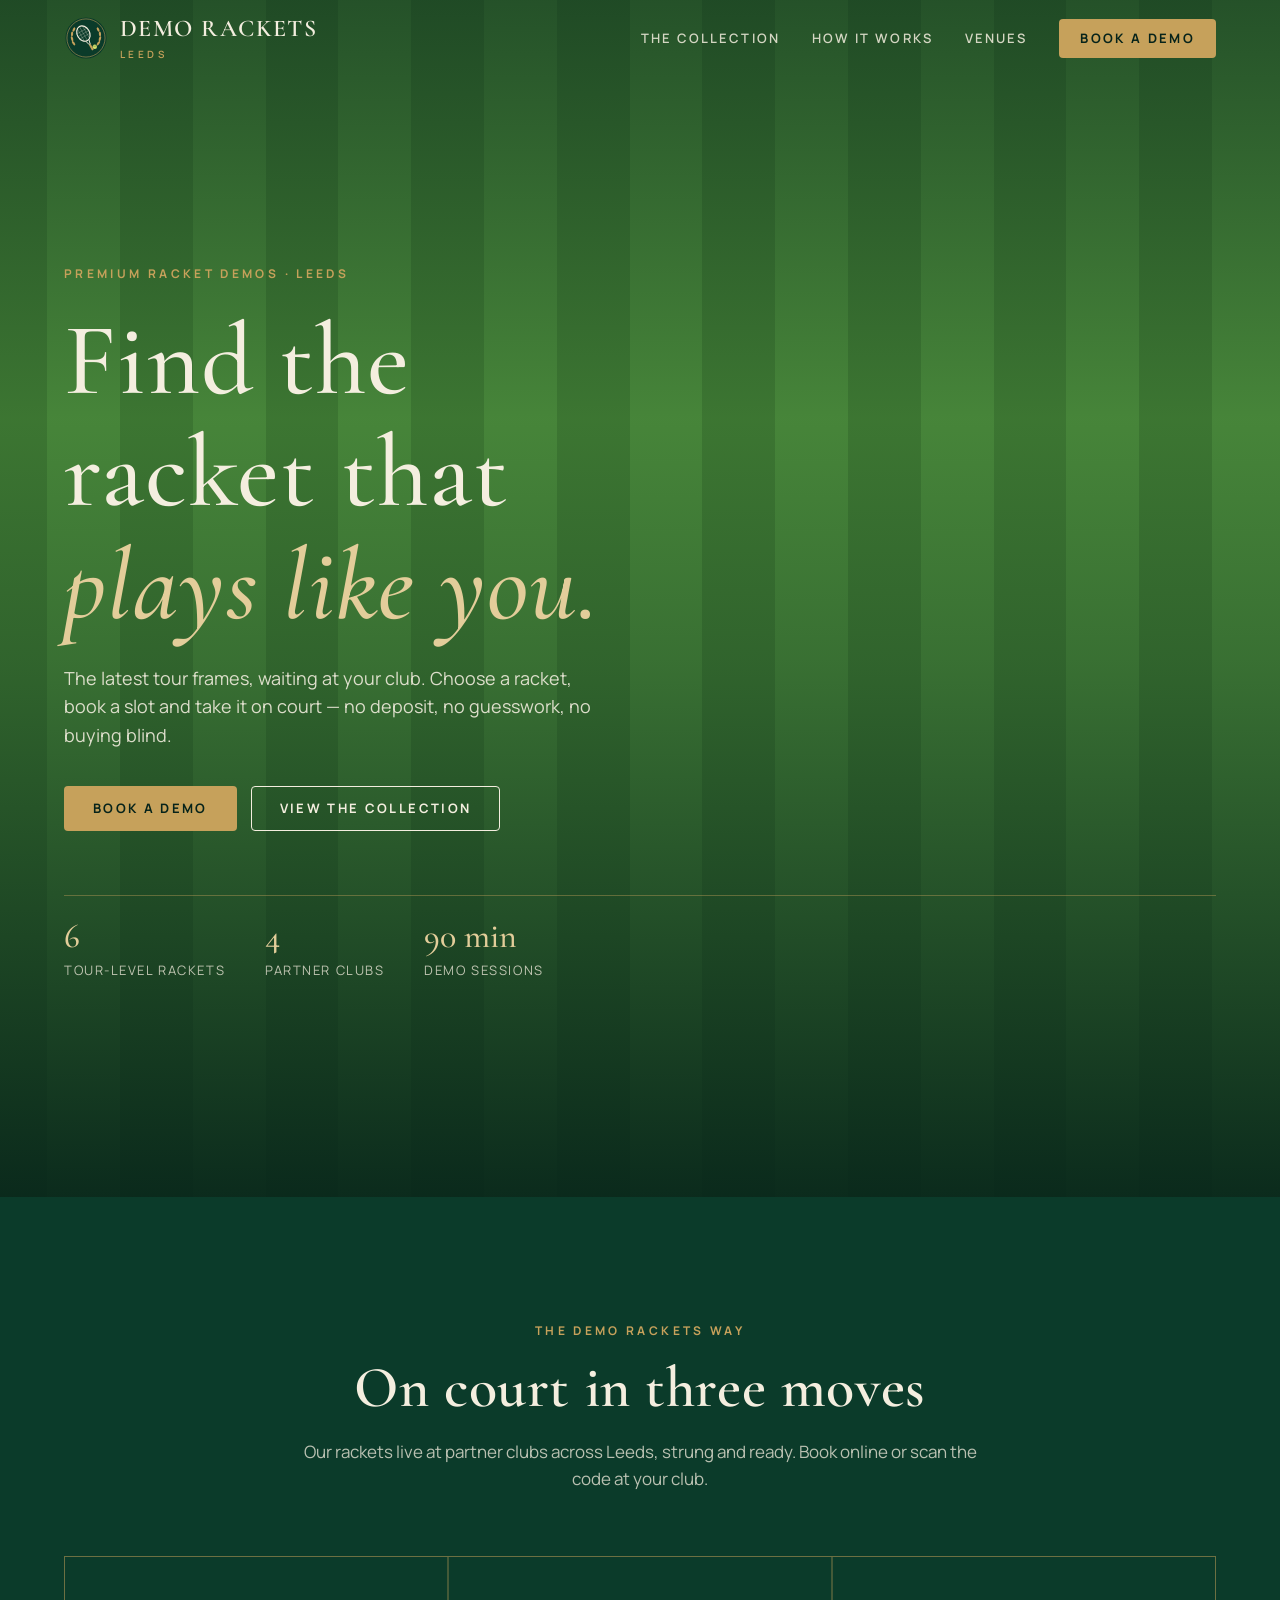
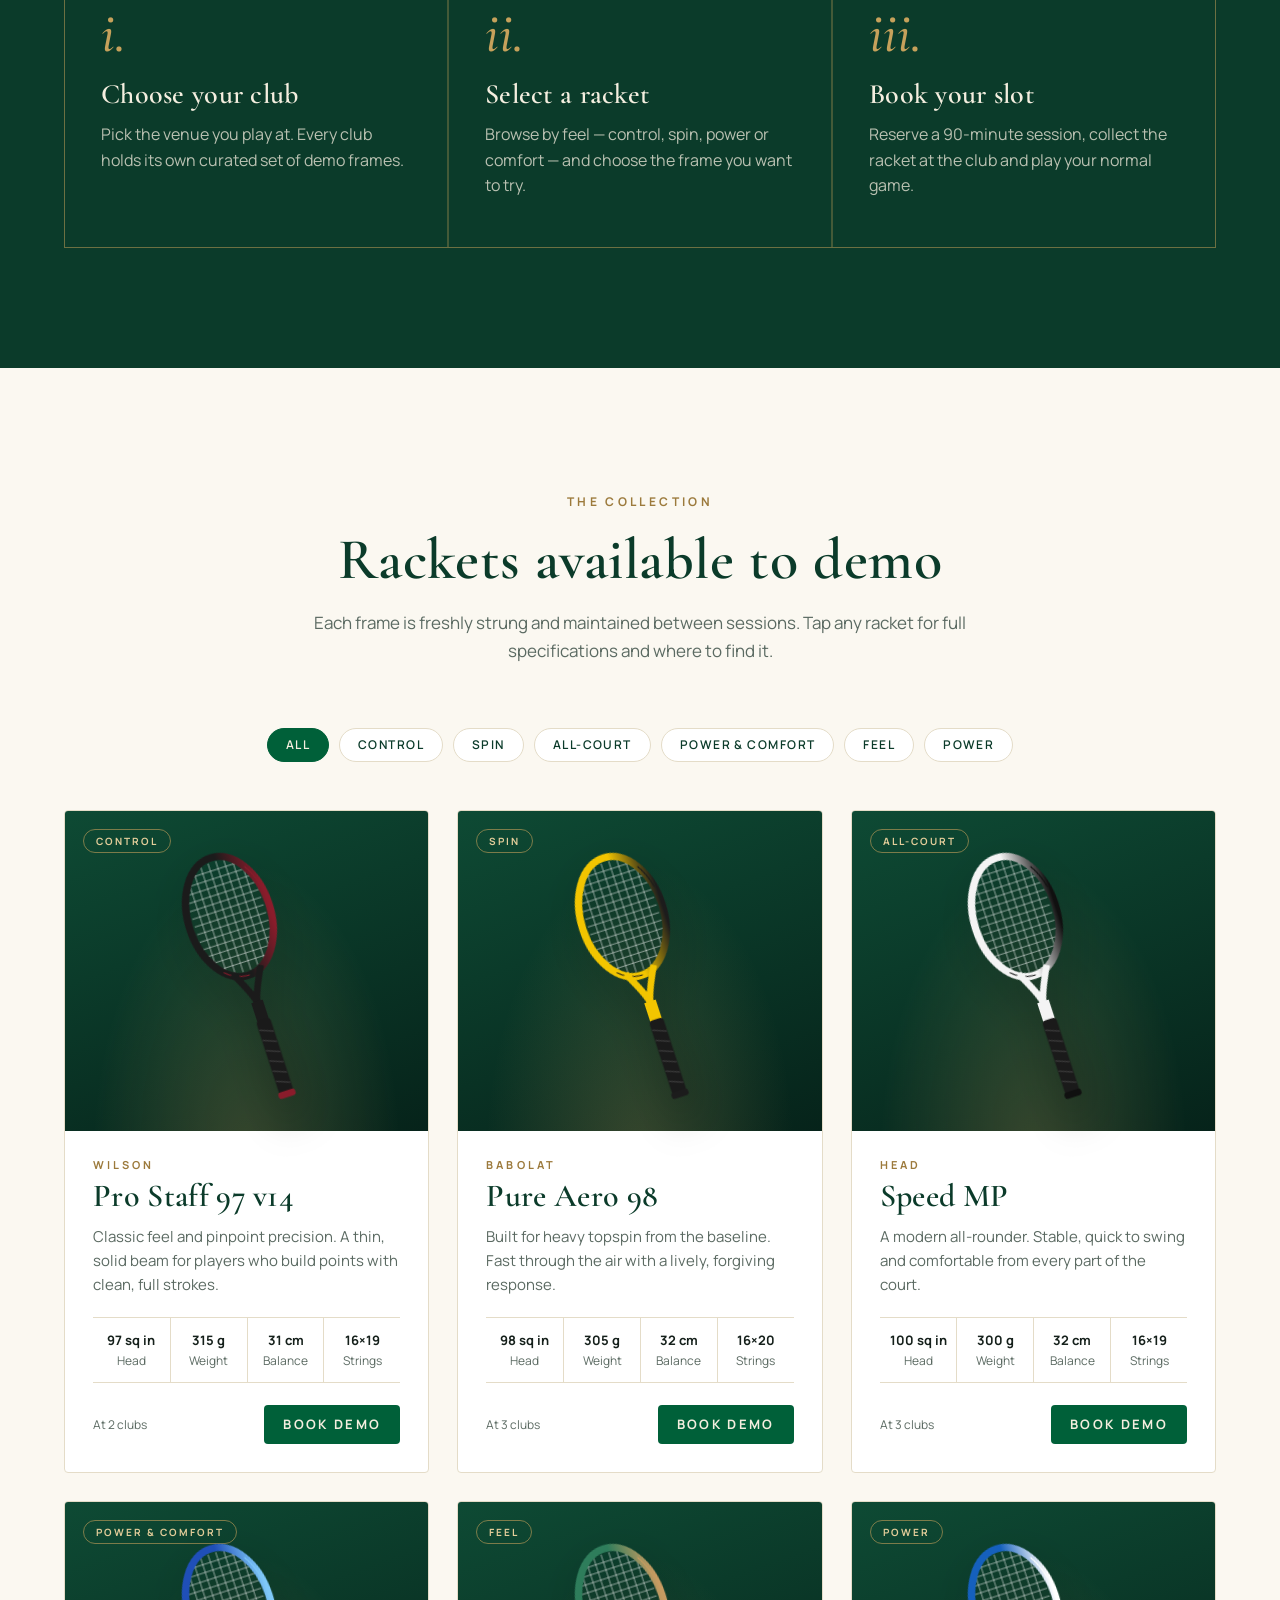
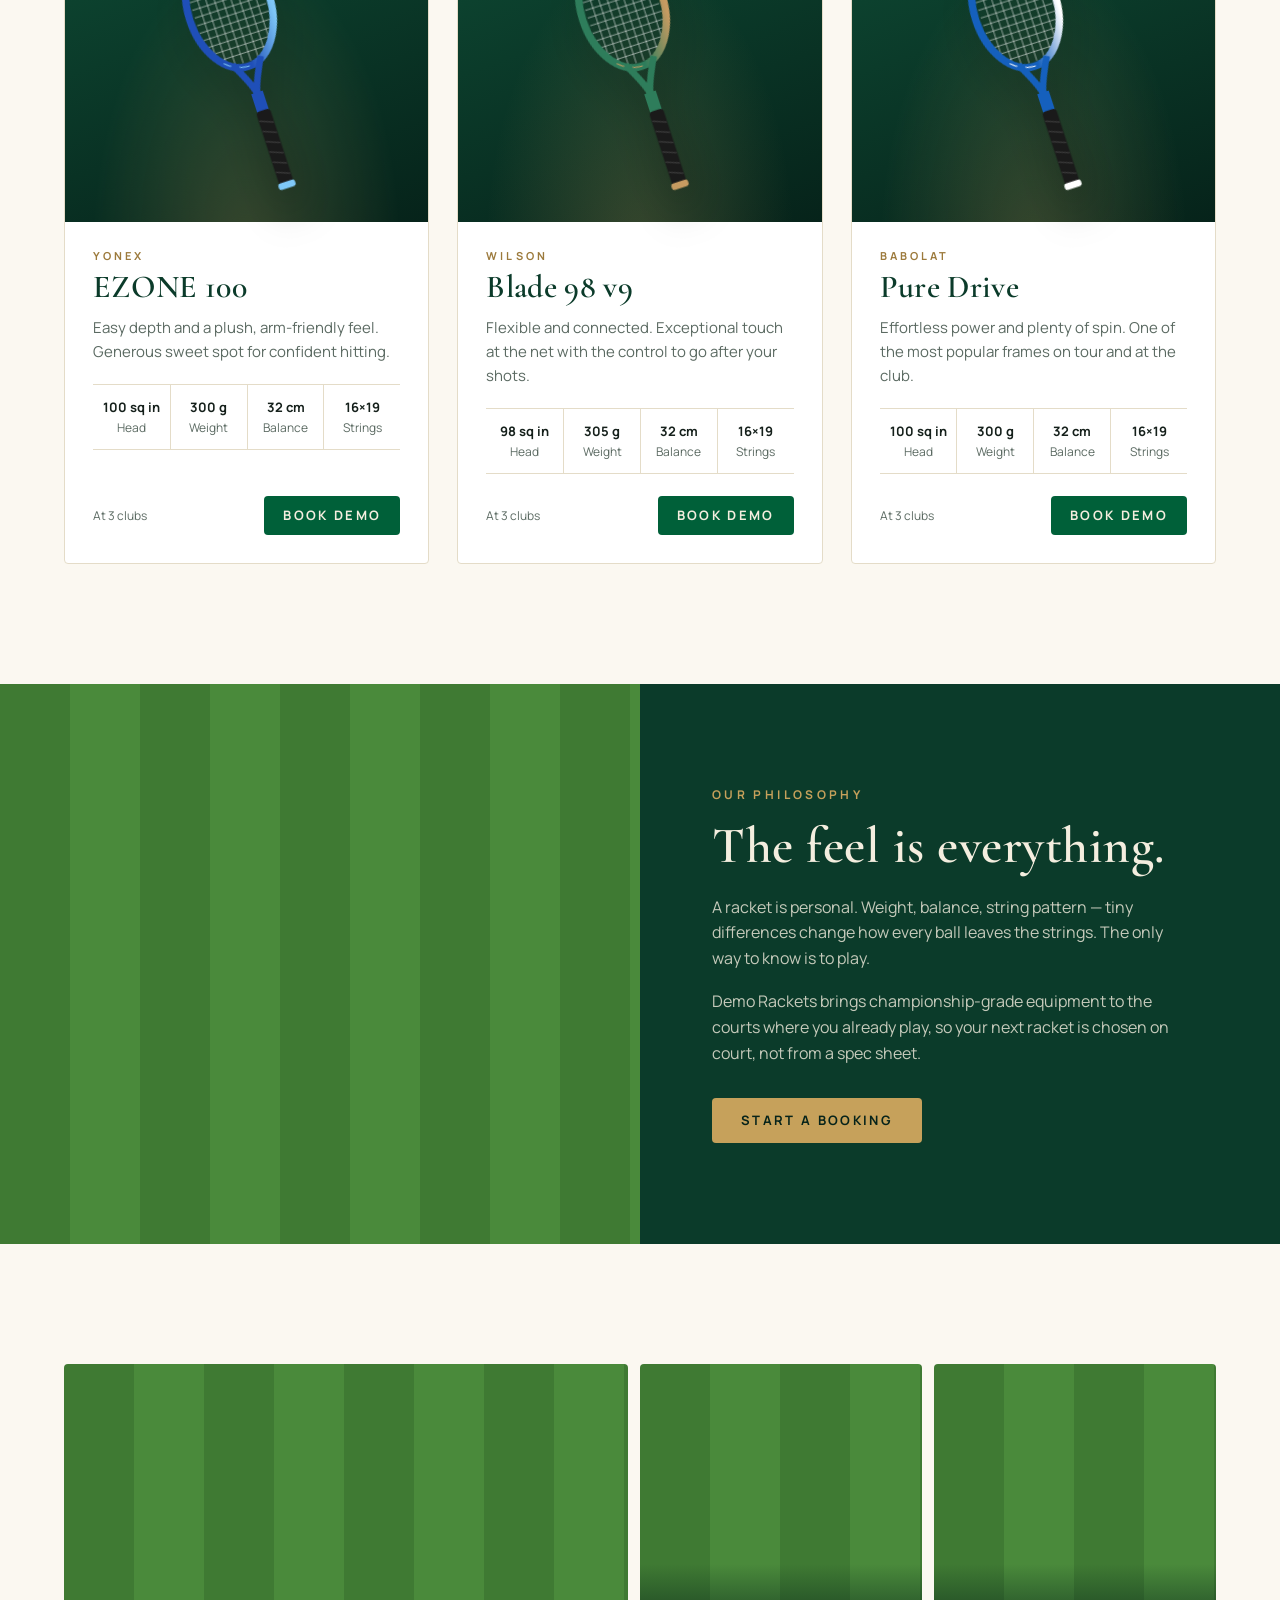
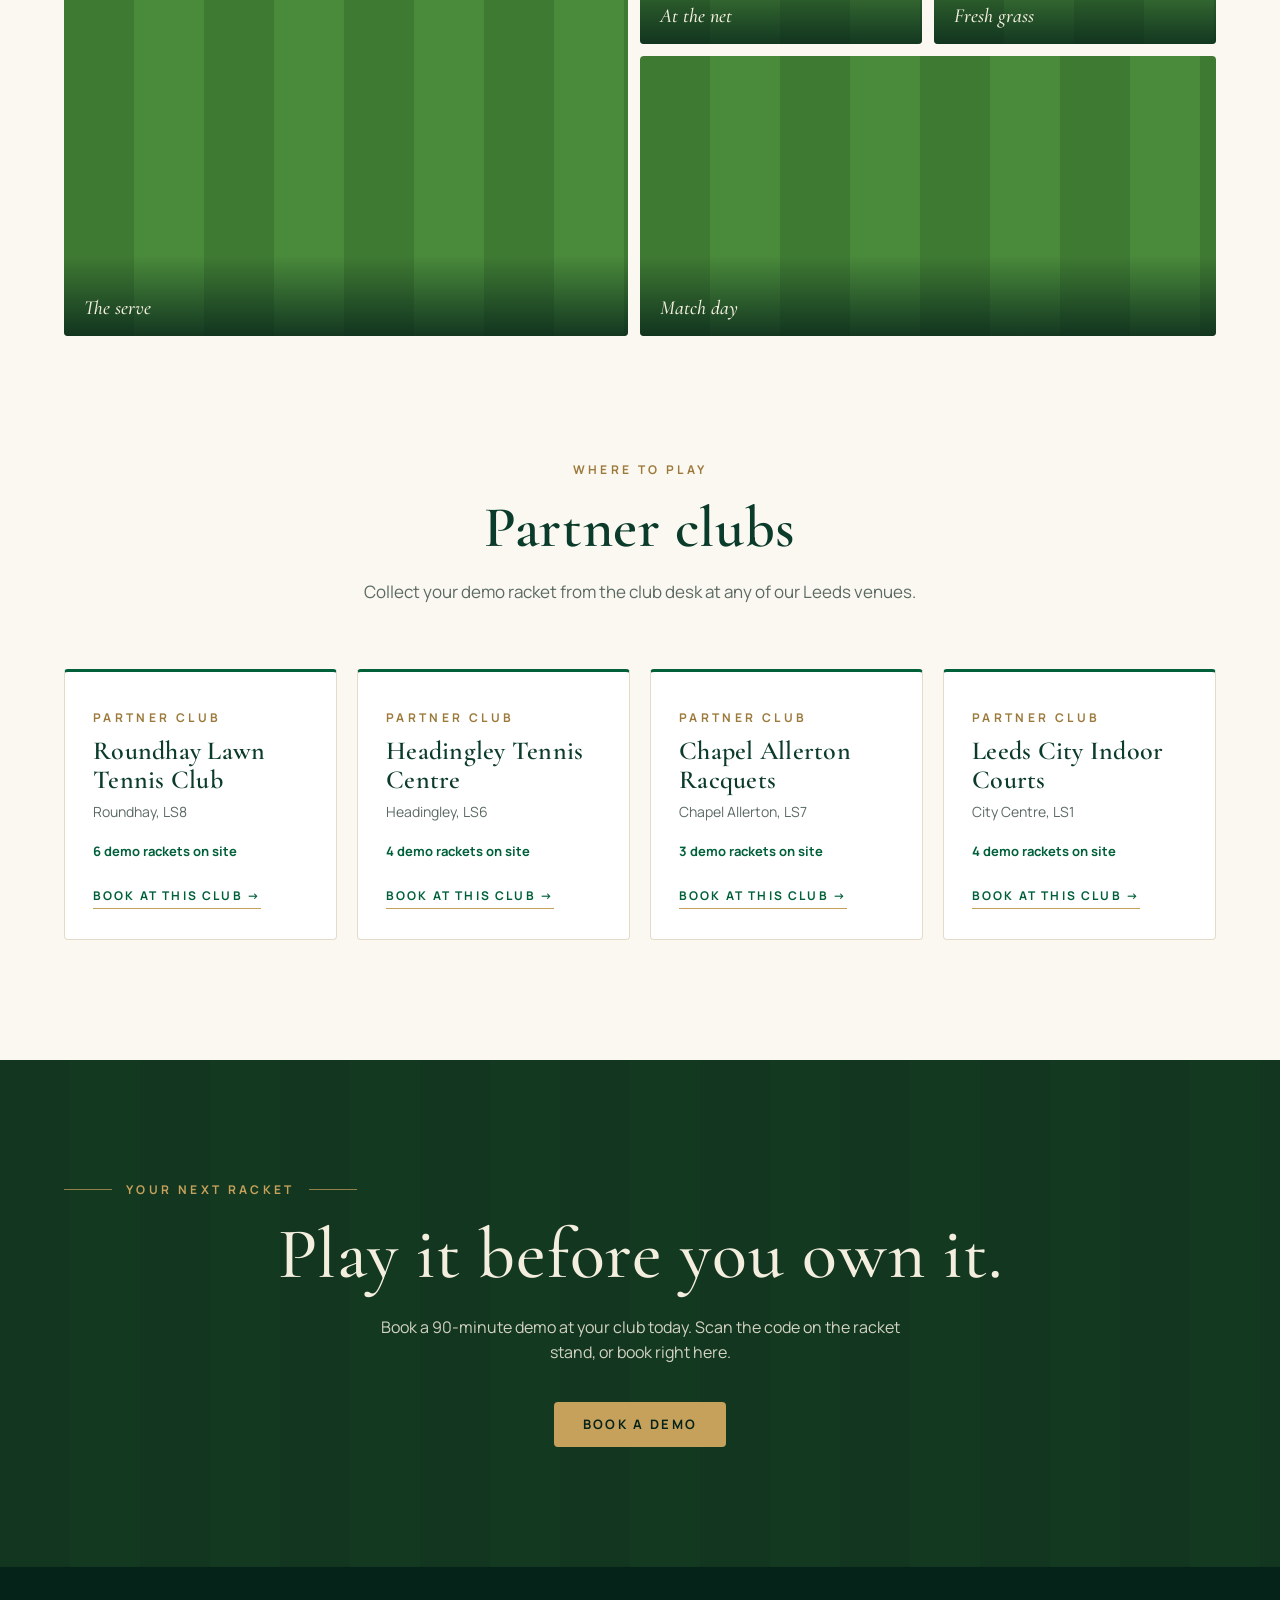
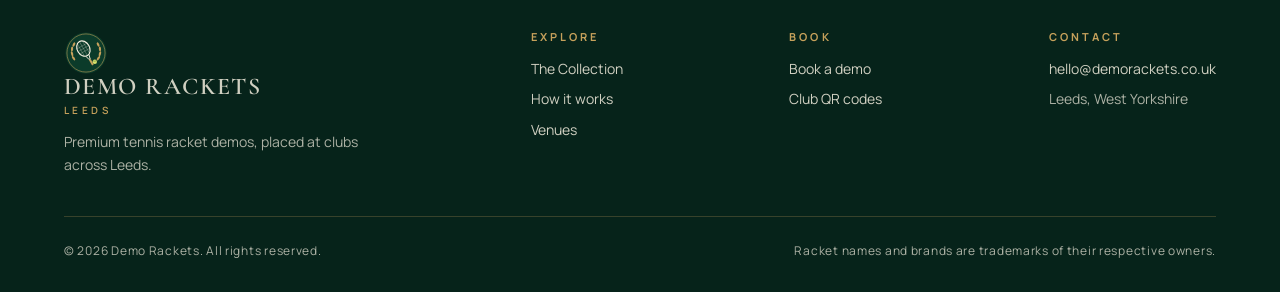
==== index.html @ 1b2fd0fb "Build Demo Rackets website: landing page, booking page and club QR codes Static site with a green an" ====
<!doctype html>
<html lang="en-GB">
<head>
  <meta charset="utf-8">
  <meta name="viewport" content="width=device-width, initial-scale=1">
  <title>Demo Rackets | Try before you buy · Leeds</title>
  <meta name="description" content="Demo Rackets places premium tennis rackets at clubs across Leeds. Pick a racket, book a slot, and play with it on court before you buy.">
  <meta name="theme-color" content="#0B3B2A">
  <link rel="icon" href="assets/img/logo.svg" type="image/svg+xml">
  <link rel="preconnect" href="https://fonts.googleapis.com">
  <link rel="preconnect" href="https://fonts.gstatic.com" crossorigin>
  <link href="https://fonts.googleapis.com/css2?family=Cormorant+Garamond:ital,wght@0,500;0,600;1,500&family=Manrope:wght@400;500;600;700&display=swap" rel="stylesheet">
  <link rel="stylesheet" href="assets/css/styles.css">
</head>
<body>

<header class="site-header" id="top">
  <div class="container nav">
    <a class="brand" href="index.html" aria-label="Demo Rackets home">
      <img src="assets/img/logo.svg" alt="">
      <span><span class="brand-name">DEMO RACKETS</span><span class="brand-sub">Leeds</span></span>
    </a>
    <nav class="nav-links" aria-label="Main">
      <a href="#collection">The Collection</a>
      <a href="#how">How it works</a>
      <a href="#venues">Venues</a>
      <a class="btn btn-gold" href="book.html">Book a demo</a>
    </nav>
  </div>
</header>

<main>
  <!-- Hero -->
  <section class="hero" aria-label="Introduction">
    <div class="photo photo--hero" role="img" aria-label="Grass court at a championship tennis match"></div>
    <div class="container hero-inner">
      <span class="eyebrow light">Premium racket demos · Leeds</span>
      <h1>Find the racket that <em>plays like you.</em></h1>
      <p class="lede">The latest tour frames, waiting at your club. Choose a racket, book a slot and take it on court — no deposit, no guesswork, no buying blind.</p>
      <div class="hero-actions">
        <a class="btn btn-gold" href="book.html">Book a demo</a>
        <a class="btn btn-outline" href="#collection">View the collection</a>
      </div>
      <div class="hero-meta">
        <div><strong data-count="rackets">6</strong>Tour-level rackets</div>
        <div><strong data-count="venues">4</strong>Partner clubs</div>
        <div><strong>90 min</strong>Demo sessions</div>
      </div>
    </div>
  </section>

  <!-- How it works -->
  <section class="on-dark" id="how">
    <div class="container">
      <div class="section-head">
        <span class="eyebrow">The Demo Rackets way</span>
        <h2>On court in three moves</h2>
        <p>Our rackets live at partner clubs across Leeds, strung and ready. Book online or scan the code at your club.</p>
      </div>
      <div class="steps">
        <div class="step">
          <div class="step-num">i.</div>
          <h3>Choose your club</h3>
          <p>Pick the venue you play at. Every club holds its own curated set of demo frames.</p>
        </div>
        <div class="step">
          <div class="step-num">ii.</div>
          <h3>Select a racket</h3>
          <p>Browse by feel — control, spin, power or comfort — and choose the frame you want to try.</p>
        </div>
        <div class="step">
          <div class="step-num">iii.</div>
          <h3>Book your slot</h3>
          <p>Reserve a 90-minute session, collect the racket at the club and play your normal game.</p>
        </div>
      </div>
    </div>
  </section>

  <!-- Collection -->
  <section id="collection">
    <div class="container">
      <div class="section-head">
        <span class="eyebrow">The Collection</span>
        <h2>Rackets available to demo</h2>
        <p>Each frame is freshly strung and maintained between sessions. Tap any racket for full specifications and where to find it.</p>
      </div>
      <div class="filters" id="filters" role="group" aria-label="Filter rackets by style"></div>
      <div class="rackets" id="racket-grid"></div>
    </div>
  </section>

  <!-- Gallery -->
  <section class="on-dark" aria-label="Gallery" style="padding-top:0;padding-bottom:0">
    <div class="split">
      <div class="photo photo--centre" role="img" aria-label="Centre court from the stands"></div>
      <div class="split-copy">
        <span class="eyebrow">Our philosophy</span>
        <h2>The feel is everything.</h2>
        <p>A racket is personal. Weight, balance, string pattern — tiny differences change how every ball leaves the strings. The only way to know is to play.</p>
        <p>Demo Rackets brings championship-grade equipment to the courts where you already play, so your next racket is chosen on court, not from a spec sheet.</p>
        <div style="margin-top:14px"><a class="btn btn-gold" href="book.html">Start a booking</a></div>
      </div>
    </div>
  </section>

  <section style="padding-bottom:0">
    <div class="container">
      <div class="gallery">
        <figure class="photo photo--serve" role="img" aria-label="A player serving on grass" style="margin:0"><figcaption>The serve</figcaption></figure>
        <figure class="photo photo--net" role="img" aria-label="Volley at the net" style="margin:0"><figcaption>At the net</figcaption></figure>
        <figure class="photo photo--ball" role="img" aria-label="Tennis ball on a grass court" style="margin:0"><figcaption>Fresh grass</figcaption></figure>
        <figure class="photo photo--crowd" role="img" aria-label="Spectators around a show court" style="margin:0"><figcaption>Match day</figcaption></figure>
      </div>
    </div>
  </section>

  <!-- Venues -->
  <section id="venues">
    <div class="container">
      <div class="section-head">
        <span class="eyebrow">Where to play</span>
        <h2>Partner clubs</h2>
        <p>Collect your demo racket from the club desk at any of our Leeds venues.</p>
      </div>
      <div class="venues" id="venue-grid"></div>
    </div>
  </section>

  <!-- CTA -->
  <section class="cta">
    <div class="photo photo--booking" aria-hidden="true"></div>
    <div class="container">
      <span class="rule eyebrow light">Your next racket</span>
      <h2>Play it before you own it.</h2>
      <p>Book a 90-minute demo at your club today. Scan the code on the racket stand, or book right here.</p>
      <a class="btn btn-gold" href="book.html">Book a demo</a>
    </div>
  </section>
</main>

<footer class="site-footer">
  <div class="container">
    <div class="footer-grid">
      <div>
        <a class="brand" href="index.html" style="margin-bottom:16px">
          <img src="assets/img/logo.svg" alt="">
          <span><span class="brand-name">DEMO RACKETS</span><span class="brand-sub">Leeds</span></span>
        </a>
        <p style="max-width:300px">Premium tennis racket demos, placed at clubs across Leeds.</p>
      </div>
      <div>
        <h4>Explore</h4>
        <a href="#collection">The Collection</a>
        <a href="#how">How it works</a>
        <a href="#venues">Venues</a>
      </div>
      <div>
        <h4>Book</h4>
        <a href="book.html">Book a demo</a>
        <a href="qr.html">Club QR codes</a>
      </div>
      <div>
        <h4>Contact</h4>
        <a id="footer-email" href="mailto:hello@demorackets.co.uk">hello@demorackets.co.uk</a>
        <span>Leeds, West Yorkshire</span>
      </div>
    </div>
    <div class="footer-base">
      <span>© <span id="year"></span> Demo Rackets. All rights reserved.</span>
      <span>Racket names and brands are trademarks of their respective owners.</span>
    </div>
  </div>
</footer>

<!-- Racket detail modal -->
<div class="modal" id="racket-modal" role="dialog" aria-modal="true" aria-labelledby="modal-title">
  <div class="modal-card">
    <button class="modal-close" type="button" aria-label="Close">×</button>
    <div class="racket-visual" id="modal-visual"></div>
    <div class="modal-body">
      <span class="racket-brand" id="modal-brand"></span>
      <h3 id="modal-title"></h3>
      <p id="modal-blurb"></p>
      <ul class="spec-list" id="modal-specs"></ul>
      <span class="eyebrow">Available at</span>
      <div class="venue-list" id="modal-venues" style="margin-top:12px"></div>
      <a class="btn btn-green" id="modal-book" href="book.html">Book this racket</a>
    </div>
  </div>
</div>

<script src="assets/js/data.js"></script>
<script src="assets/js/main.js"></script>
</body>
</html>
---- assets/css/styles.css ----
/* ==========================================================================
   Demo Rackets — brand styles
   Palette: deep "crown" greens, champagne gold, lawn cream, a touch of
   championship purple.
   ========================================================================== */
:root {
  --green-950: #06231A;
  --green-900: #0B3B2A;
  --green-800: #0E4A34;
  --green-700: #006039;
  --green-500: #1F7A50;
  --lawn: #4E8B3A;
  --gold: #C6A15B;
  --gold-light: #E3CD9A;
  --gold-dark: #9C7A3C;
  --cream: #F4EEDF;
  --ivory: #FBF8F1;
  --ink: #15201B;
  --muted: #5B6A62;
  --line: #E4DCC8;
  --purple: #4B2A6E;
  --ball: #D8E26A;
  --danger: #A23B2A;

  --serif: "Cormorant Garamond", "Times New Roman", serif;
  --sans: "Manrope", system-ui, -apple-system, "Segoe UI", sans-serif;

  --radius: 4px;
  --shadow: 0 18px 50px -20px rgba(6, 35, 26, 0.35);
  --max: 1200px;
}

*, *::before, *::after { box-sizing: border-box; }
html { scroll-behavior: smooth; }
body {
  margin: 0;
  font-family: var(--sans);
  font-size: 16px;
  line-height: 1.6;
  color: var(--ink);
  background: var(--ivory);
  -webkit-font-smoothing: antialiased;
}
img, svg { max-width: 100%; display: block; }
a { color: inherit; }
h1, h2, h3 { font-family: var(--serif); font-weight: 600; line-height: 1.1; margin: 0; letter-spacing: 0.01em; }
p { margin: 0; }

.container { width: 100%; max-width: var(--max); margin: 0 auto; padding: 0 24px; }
@media (max-width: 600px) { .container { padding: 0 16px; } }

.eyebrow {
  font-family: var(--sans);
  font-size: 12px;
  font-weight: 700;
  letter-spacing: 0.28em;
  text-transform: uppercase;
  color: var(--gold-dark);
}
.on-dark .eyebrow, .eyebrow.light { color: var(--gold); }

.rule {
  display: flex; align-items: center; gap: 14px;
  color: var(--gold);
}
.rule::before, .rule::after { content: ""; height: 1px; width: 48px; background: currentColor; opacity: .7; }

/* ---------- Buttons ---------- */
.btn {
  display: inline-flex; align-items: center; justify-content: center; gap: 10px;
  padding: 15px 28px;
  font: 700 13px/1 var(--sans);
  letter-spacing: 0.18em; text-transform: uppercase;
  text-decoration: none;
  border: 1px solid transparent; border-radius: var(--radius);
  cursor: pointer;
  transition: background .25s, color .25s, border-color .25s, transform .25s;
}
.btn:active { transform: translateY(1px); }
.btn-gold { background: var(--gold); color: var(--green-950); }
.btn-gold:hover { background: var(--gold-light); }
.btn-green { background: var(--green-700); color: var(--cream); }
.btn-green:hover { background: var(--green-800); }
.btn-outline { border-color: currentColor; color: var(--cream); background: transparent; }
.btn-outline:hover { background: var(--cream); color: var(--green-900); border-color: var(--cream); }
.btn-ghost { border-color: var(--line); color: var(--green-900); background: transparent; }
.btn-ghost:hover { border-color: var(--green-700); }
.btn[disabled] { opacity: .45; cursor: not-allowed; }

/* ---------- Header ---------- */
.site-header {
  position: fixed; inset: 0 0 auto 0; z-index: 50;
  transition: background .3s, box-shadow .3s;
}
.site-header.solid, .site-header.always-solid {
  background: var(--green-900);
  box-shadow: 0 1px 0 rgba(198, 161, 91, .35);
}
.nav { display: flex; align-items: center; justify-content: space-between; height: 76px; }
.brand { display: flex; align-items: center; gap: 12px; text-decoration: none; color: var(--cream); }
.brand img { width: 44px; height: 44px; }
.brand-name { font-family: var(--serif); font-size: 24px; font-weight: 600; letter-spacing: .06em; line-height: 1; }
.brand-sub { display: block; font: 600 10px/1 var(--sans); letter-spacing: .34em; color: var(--gold); margin-top: 5px; text-transform: uppercase; }
.nav-links { display: flex; align-items: center; gap: 32px; }
.nav-links a:not(.btn) {
  color: var(--cream); text-decoration: none;
  font-size: 13px; font-weight: 600; letter-spacing: .16em; text-transform: uppercase;
  opacity: .85;
}
.nav-links a:not(.btn):hover { opacity: 1; color: var(--gold-light); }
.nav-links .btn { padding: 12px 20px; }
@media (max-width: 760px) {
  .nav-links a:not(.btn) { display: none; }
  .brand-name { font-size: 20px; }
}

/* ---------- Photos (with court fallback when no image is present) ---------- */
.photo {
  background-color: var(--green-800);
  background-size: cover, auto;
  background-position: center, center;
  background-repeat: no-repeat, repeat;
}
/* Mown grass-court stripes + white lines: shown when a photo file is missing */
.court-fallback, .photo {
  --court: repeating-linear-gradient(90deg, #3F7A33 0 70px, #4A8A3B 70px 140px);
}
.photo--hero       { background-image: url("../photos/hero.jpg"), var(--court); }
.photo--centre     { background-image: url("../photos/centre-court.jpg"), var(--court); }
.photo--serve      { background-image: url("../photos/serve.jpg"), var(--court); }
.photo--net        { background-image: url("../photos/net-play.jpg"), var(--court); }
.photo--ball       { background-image: url("../photos/ball-on-grass.jpg"), var(--court); }
.photo--crowd      { background-image: url("../photos/crowd.jpg"), var(--court); }
.photo--booking    { background-image: url("../photos/booking.jpg"), var(--court); }

/* ---------- Hero ---------- */
.hero {
  position: relative; min-height: 100vh; min-height: 100svh;
  display: flex; align-items: flex-end;
  color: var(--cream);
  overflow: hidden;
}
.hero .photo { position: absolute; inset: 0; transform: scale(1.04); }
.hero::after {
  content: ""; position: absolute; inset: 0;
  background:
    linear-gradient(180deg, rgba(6,35,26,.55) 0%, rgba(6,35,26,.05) 35%, rgba(6,35,26,.25) 55%, rgba(6,35,26,.92) 100%);
}
.hero-inner { position: relative; z-index: 2; padding-bottom: 96px; padding-top: 140px; }
.hero h1 { font-size: clamp(48px, 8vw, 104px); font-weight: 500; max-width: 12ch; margin: 18px 0 22px; }
.hero h1 em { font-style: italic; color: var(--gold-light); }
.hero p.lede { max-width: 540px; font-size: 18px; color: rgba(244,238,223,.88); margin-bottom: 36px; }
.hero-actions { display: flex; flex-wrap: wrap; gap: 14px; }
.hero-meta {
  display: flex; flex-wrap: wrap; gap: 40px;
  margin-top: 64px; padding-top: 24px;
  border-top: 1px solid rgba(198,161,91,.4);
}
.hero-meta div { font-size: 13px; letter-spacing: .12em; text-transform: uppercase; color: rgba(244,238,223,.75); }
.hero-meta strong { display: block; font: 500 34px/1 var(--serif); color: var(--gold-light); letter-spacing: 0; text-transform: none; margin-bottom: 6px; }

/* ---------- Sections ---------- */
section { padding: 120px 0; }
@media (max-width: 760px) { section { padding: 80px 0; } }
.section-head { text-align: center; max-width: 680px; margin: 0 auto 64px; }
.section-head h2 { font-size: clamp(38px, 5vw, 58px); margin: 14px 0 18px; color: var(--green-900); }
.section-head p { color: var(--muted); font-size: 17px; }
.on-dark { background: var(--green-900); color: var(--cream); }
.on-dark .section-head h2 { color: var(--cream); }
.on-dark .section-head p { color: rgba(244,238,223,.75); }

/* ---------- How it works ---------- */
.steps { display: grid; grid-template-columns: repeat(3, 1fr); gap: 2px; background: rgba(198,161,91,.3); border: 1px solid rgba(198,161,91,.3); }
.step { background: var(--green-900); padding: 48px 36px; }
.step-num { font: italic 500 56px/1 var(--serif); color: var(--gold); }
.step h3 { font-size: 28px; margin: 18px 0 12px; }
.step p { color: rgba(244,238,223,.75); }
@media (max-width: 860px) { .steps { grid-template-columns: 1fr; } }

/* ---------- Racket collection ---------- */
.filters { display: flex; flex-wrap: wrap; justify-content: center; gap: 10px; margin-bottom: 48px; }
.chip {
  padding: 10px 18px; border: 1px solid var(--line); border-radius: 999px;
  background: #fff; color: var(--green-900);
  font: 600 12px/1 var(--sans); letter-spacing: .12em; text-transform: uppercase;
  cursor: pointer; transition: all .2s;
}
.chip:hover { border-color: var(--green-700); }
.chip.active { background: var(--green-700); border-color: var(--green-700); color: var(--cream); }

.rackets { display: grid; grid-template-columns: repeat(3, 1fr); gap: 28px; }
@media (max-width: 1000px) { .rackets { grid-template-columns: repeat(2, 1fr); } }
@media (max-width: 640px) { .rackets { grid-template-columns: 1fr; } }

.racket-card {
  display: flex; flex-direction: column;
  background: #fff; border: 1px solid var(--line); border-radius: var(--radius);
  overflow: hidden; cursor: pointer;
  transition: transform .35s, box-shadow .35s, border-color .35s;
}
.racket-card:hover, .racket-card:focus-visible { transform: translateY(-6px); box-shadow: var(--shadow); border-color: var(--gold); outline: none; }
.racket-visual {
  position: relative; height: 320px;
  display: grid; place-items: center;
  background:
    radial-gradient(ellipse at 50% 110%, rgba(198,161,91,.25), transparent 60%),
    linear-gradient(160deg, var(--green-800), var(--green-950));
}
.racket-visual svg { height: 88%; transform: rotate(-18deg); filter: drop-shadow(0 20px 20px rgba(0,0,0,.35)); transition: transform .5s; }
.racket-visual img { height: 100%; width: 100%; object-fit: cover; }
.racket-card:hover .racket-visual svg { transform: rotate(-10deg) scale(1.03); }
.racket-tag {
  position: absolute; top: 18px; left: 18px;
  padding: 6px 12px; border: 1px solid rgba(198,161,91,.6); border-radius: 999px;
  color: var(--gold-light); font: 700 10px/1 var(--sans); letter-spacing: .2em; text-transform: uppercase;
}
.racket-body { padding: 28px; display: flex; flex-direction: column; flex: 1; }
.racket-brand { font: 700 11px/1 var(--sans); letter-spacing: .28em; text-transform: uppercase; color: var(--gold-dark); }
.racket-body h3 { font-size: 32px; color: var(--green-900); margin: 8px 0 12px; }
.racket-body p { color: var(--muted); font-size: 15px; margin-bottom: 20px; }
.spec-row { display: grid; grid-template-columns: repeat(4, 1fr); border-top: 1px solid var(--line); border-bottom: 1px solid var(--line); margin-bottom: 22px; }
.spec-row div { padding: 12px 0; text-align: center; font-size: 12px; color: var(--muted); }
.spec-row div + div { border-left: 1px solid var(--line); }
.spec-row strong { display: block; color: var(--ink); font-size: 13px; }
.racket-foot { margin-top: auto; display: flex; align-items: center; justify-content: space-between; gap: 12px; }
.racket-foot small { color: var(--muted); font-size: 12px; }
.racket-foot .btn { padding: 12px 18px; }

/* ---------- Racket modal ---------- */
.modal {
  position: fixed; inset: 0; z-index: 100;
  display: none; align-items: center; justify-content: center;
  padding: 16px;
  background: rgba(6,35,26,.72); backdrop-filter: blur(4px);
}
.modal.open { display: flex; }
.modal-card {
  position: relative; width: 100%; max-width: 920px; max-height: calc(100vh - 32px); overflow: auto;
  display: grid; grid-template-columns: 1fr 1.1fr;
  background: var(--ivory); border-radius: var(--radius); box-shadow: var(--shadow);
}
.modal-card .racket-visual { height: 100%; min-height: 420px; overflow: hidden; }
.modal-card .racket-visual svg { height: 78%; max-height: 520px; }
.modal-body { padding: 44px 40px; }
.modal-body h3 { font-size: 44px; color: var(--green-900); margin: 10px 0 16px; }
.modal-body p { color: var(--muted); margin-bottom: 24px; }
.spec-list { list-style: none; padding: 0; margin: 0 0 24px; border-top: 1px solid var(--line); }
.spec-list li { display: flex; justify-content: space-between; padding: 12px 0; border-bottom: 1px solid var(--line); font-size: 14px; }
.spec-list li span:first-child { color: var(--muted); letter-spacing: .08em; text-transform: uppercase; font-size: 12px; }
.venue-list { display: flex; flex-wrap: wrap; gap: 8px; margin-bottom: 28px; }
.venue-list span { padding: 6px 12px; background: var(--cream); border-radius: 999px; font-size: 13px; color: var(--green-900); }
.modal-close {
  position: absolute; top: 14px; right: 14px; z-index: 2;
  width: 40px; height: 40px; border-radius: 50%; border: 0;
  background: rgba(255,255,255,.9); color: var(--green-900); font-size: 22px; cursor: pointer;
}
@media (max-width: 760px) {
  .modal-card { grid-template-columns: 1fr; }
  .modal-card .racket-visual { min-height: 280px; height: 280px; }
  .modal-body { padding: 28px 22px; }
  .modal-body h3 { font-size: 34px; }
}

/* ---------- Gallery ---------- */
.gallery { display: grid; grid-template-columns: 2fr 1fr 1fr; grid-template-rows: 280px 280px; gap: 12px; }
.gallery .photo { border-radius: var(--radius); position: relative; overflow: hidden; }
.gallery .photo:first-child { grid-row: span 2; }
.gallery .photo:nth-child(4) { grid-column: span 2; }
.gallery figcaption {
  position: absolute; left: 0; right: 0; bottom: 0;
  padding: 40px 20px 16px;
  background: linear-gradient(transparent, rgba(6,35,26,.8));
  color: var(--cream); font: italic 500 20px/1.2 var(--serif);
}
@media (max-width: 760px) {
  .gallery { grid-template-columns: 1fr 1fr; grid-template-rows: 240px 180px 180px; }
  .gallery .photo:first-child { grid-column: span 2; grid-row: auto; }
  .gallery .photo:nth-child(4) { grid-column: auto; }
}

/* ---------- Split / quote ---------- */
.split { display: grid; grid-template-columns: 1fr 1fr; min-height: 560px; }
.split .photo { min-height: 420px; }
.split-copy { padding: 96px 72px; display: flex; flex-direction: column; justify-content: center; }
.split-copy h2 { font-size: clamp(36px, 4vw, 52px); margin: 14px 0 20px; }
.split-copy p { color: rgba(244,238,223,.8); margin-bottom: 18px; max-width: 480px; }
@media (max-width: 860px) {
  .split { grid-template-columns: 1fr; }
  .split-copy { padding: 64px 24px; }
}

/* ---------- Venues ---------- */
.venues { display: grid; grid-template-columns: repeat(auto-fit, minmax(250px, 1fr)); gap: 20px; }
.venue-card {
  padding: 32px 28px; background: #fff; border: 1px solid var(--line); border-top: 3px solid var(--green-700);
  border-radius: var(--radius);
}
.venue-card h3 { font-size: 26px; color: var(--green-900); margin: 8px 0 6px; }
.venue-card .area { color: var(--muted); font-size: 14px; margin-bottom: 18px; }
.venue-card .count { font-size: 13px; color: var(--green-700); font-weight: 700; margin-bottom: 20px; }
.venue-card a.link { font: 700 12px/1 var(--sans); letter-spacing: .18em; text-transform: uppercase; color: var(--green-700); text-decoration: none; border-bottom: 1px solid var(--gold); padding-bottom: 4px; }

/* ---------- CTA band ---------- */
.cta { position: relative; color: var(--cream); text-align: center; overflow: hidden; }
.cta .photo { position: absolute; inset: 0; }
.cta::after { content: ""; position: absolute; inset: 0; background: rgba(6,35,26,.78); }
.cta .container { position: relative; z-index: 2; }
.cta h2 { font-size: clamp(40px, 6vw, 72px); font-weight: 500; margin: 16px 0 20px; }
.cta p { max-width: 560px; margin: 0 auto 36px; color: rgba(244,238,223,.85); }

/* ---------- Footer ---------- */
.site-footer { background: var(--green-950); color: rgba(244,238,223,.7); padding: 64px 0 32px; font-size: 14px; }
.footer-grid { display: flex; flex-wrap: wrap; justify-content: space-between; gap: 32px; padding-bottom: 40px; border-bottom: 1px solid rgba(198,161,91,.25); }
.footer-grid h4 { font: 700 11px/1 var(--sans); letter-spacing: .28em; text-transform: uppercase; color: var(--gold); margin: 0 0 16px; }
.footer-grid a { color: rgba(244,238,223,.85); text-decoration: none; display: block; margin-bottom: 8px; }
.footer-grid a:hover { color: var(--gold-light); }
.footer-base { display: flex; flex-wrap: wrap; justify-content: space-between; gap: 12px; padding-top: 24px; font-size: 12px; letter-spacing: .06em; }

/* ==========================================================================
   Booking page
   ========================================================================== */
.book-hero { position: relative; color: var(--cream); padding: 150px 0 72px; overflow: hidden; }
.book-hero .photo { position: absolute; inset: 0; }
.book-hero::after { content: ""; position: absolute; inset: 0; background: linear-gradient(180deg, rgba(6,35,26,.7), rgba(6,35,26,.92)); }
.book-hero .container { position: relative; z-index: 2; text-align: center; }
.book-hero h1 { font-size: clamp(42px, 6vw, 72px); font-weight: 500; margin: 14px 0 12px; }
.book-hero p { color: rgba(244,238,223,.8); max-width: 520px; margin: 0 auto; }

.booking { padding: 0 0 120px; margin-top: -40px; position: relative; z-index: 3; }
.booking-shell > * { min-width: 0; }
.booking-shell { display: grid; grid-template-columns: minmax(0, 1fr) 340px; gap: 28px; align-items: start; }
@media (max-width: 960px) { .booking-shell { grid-template-columns: minmax(0, 1fr); } }

.progress { display: flex; gap: 6px; margin-bottom: 24px; }
.progress span { flex: 1; height: 3px; background: var(--line); border-radius: 2px; transition: background .3s; }
.progress span.done { background: var(--gold); }

.panel { background: #fff; border: 1px solid var(--line); border-radius: var(--radius); box-shadow: var(--shadow); padding: 40px; }
@media (max-width: 600px) { .panel { padding: 24px 18px; } }

.book-step { padding-bottom: 36px; margin-bottom: 36px; border-bottom: 1px solid var(--line); }
.book-step:last-child { border-bottom: 0; margin-bottom: 0; padding-bottom: 0; }
.book-step.locked { opacity: .4; pointer-events: none; }
.step-head { display: flex; align-items: baseline; gap: 14px; margin-bottom: 22px; }
.step-head .n { font: italic 500 34px/1 var(--serif); color: var(--gold-dark); }
.step-head h2 { font-size: 30px; color: var(--green-900); }

.options { display: grid; gap: 12px; }
.options.venues-opt { grid-template-columns: repeat(auto-fill, minmax(220px, 1fr)); }
.options.rackets-opt { grid-template-columns: repeat(auto-fill, minmax(170px, 1fr)); }
.opt {
  position: relative; text-align: left;
  padding: 18px; background: var(--ivory);
  border: 1px solid var(--line); border-radius: var(--radius);
  font: inherit; color: inherit; cursor: pointer;
  transition: border-color .2s, background .2s, box-shadow .2s;
}
.opt:hover { border-color: var(--green-500); }
.opt[aria-pressed="true"] { border-color: var(--green-700); background: #fff; box-shadow: 0 0 0 2px var(--green-700) inset; }
.opt[aria-pressed="true"]::after {
  content: "✓"; position: absolute; top: 10px; right: 12px;
  width: 22px; height: 22px; border-radius: 50%; display: grid; place-items: center;
  background: var(--green-700); color: var(--cream); font-size: 12px;
}
.opt strong { display: block; font-family: var(--serif); font-size: 21px; color: var(--green-900); line-height: 1.15; }
.opt small { display: block; color: var(--muted); font-size: 13px; margin-top: 4px; }
.opt .mini { height: 110px; display: grid; place-items: center; margin: -4px 0 10px; border-radius: 3px; background: linear-gradient(160deg, var(--green-800), var(--green-950)); }
.opt .mini svg { height: 92%; transform: rotate(-18deg); }
.opt .mini img { height: 100%; width: 100%; object-fit: cover; border-radius: 3px; }

.dates { display: flex; gap: 8px; overflow-x: auto; padding-bottom: 8px; margin-bottom: 20px; scrollbar-width: thin; }
.date {
  flex: 0 0 auto; width: 72px; padding: 12px 0; text-align: center;
  background: var(--ivory); border: 1px solid var(--line); border-radius: var(--radius);
  font: inherit; color: inherit; cursor: pointer;
}
.date span { display: block; font-size: 11px; letter-spacing: .14em; text-transform: uppercase; color: var(--muted); }
.date strong { display: block; font: 600 26px/1.1 var(--serif); color: var(--green-900); }
.date[aria-pressed="true"] { background: var(--green-700); border-color: var(--green-700); }
.date[aria-pressed="true"] span, .date[aria-pressed="true"] strong { color: var(--cream); }

.slots { display: grid; grid-template-columns: repeat(auto-fill, minmax(118px, 1fr)); gap: 10px; }
.slot {
  padding: 14px 8px; text-align: center;
  background: #fff; border: 1px solid var(--line); border-radius: var(--radius);
  font: 600 15px/1.2 var(--sans); color: var(--green-900); cursor: pointer;
}
.slot small { display: block; font-weight: 500; font-size: 11px; color: var(--muted); margin-top: 3px; }
.slot:hover:not([disabled]) { border-color: var(--green-500); }
.slot[aria-pressed="true"] { background: var(--green-700); color: var(--cream); border-color: var(--green-700); }
.slot[aria-pressed="true"] small { color: var(--gold-light); }
.slot[disabled] { background: repeating-linear-gradient(135deg, #F3F0E8 0 6px, #ECE7DA 6px 12px); color: #A8A89C; cursor: not-allowed; text-decoration: line-through; }
.hint { font-size: 13px; color: var(--muted); margin-top: 12px; }

.form-grid { display: grid; grid-template-columns: 1fr 1fr; gap: 16px; }
.form-grid .full { grid-column: 1 / -1; }
@media (max-width: 600px) { .form-grid { grid-template-columns: 1fr; } }
label.field { display: block; font-size: 12px; font-weight: 700; letter-spacing: .14em; text-transform: uppercase; color: var(--green-900); }
label.field input, label.field select, label.field textarea {
  display: block; width: 100%; margin-top: 8px;
  padding: 14px 14px; font: 400 16px/1.3 var(--sans); color: var(--ink);
  background: var(--ivory); border: 1px solid var(--line); border-radius: var(--radius);
  letter-spacing: 0; text-transform: none;
}
label.field input:focus, label.field select:focus, label.field textarea:focus { outline: none; border-color: var(--green-700); background: #fff; box-shadow: 0 0 0 3px rgba(0,96,57,.12); }
.check { display: flex; gap: 10px; align-items: flex-start; font-size: 14px; color: var(--muted); }
.check input { margin-top: 4px; accent-color: var(--green-700); width: 18px; height: 18px; }
.error { color: var(--danger); font-size: 14px; margin-top: 12px; }

/* Summary sidebar */
.summary { position: sticky; top: 100px; background: var(--green-900); color: var(--cream); border-radius: var(--radius); padding: 32px 28px; box-shadow: var(--shadow); }
.summary h3 { font-size: 28px; margin: 10px 0 20px; }
.summary dl { margin: 0 0 24px; }
.summary dt { font-size: 11px; letter-spacing: .22em; text-transform: uppercase; color: var(--gold); margin-top: 16px; }
.summary dd { margin: 4px 0 0; font-family: var(--serif); font-size: 21px; line-height: 1.25; }
.summary dd.empty { color: rgba(244,238,223,.4); font-style: italic; }
.summary .btn { width: 100%; }
.summary .fine { font-size: 12px; color: rgba(244,238,223,.6); margin-top: 14px; }
@media (max-width: 960px) { .summary { position: static; } }

/* Confirmation */
.confirm { text-align: center; padding: 56px 32px; }
.confirm .seal {
  width: 96px; height: 96px; margin: 0 auto 24px; border-radius: 50%;
  display: grid; place-items: center;
  background: var(--green-700); color: var(--gold-light);
  font-size: 40px; box-shadow: 0 0 0 8px var(--cream), 0 0 0 9px var(--gold);
}
.confirm h2 { font-size: 44px; color: var(--green-900); margin: 8px 0 12px; }
.confirm p { color: var(--muted); max-width: 480px; margin: 0 auto 8px; }
.confirm .ref { display: inline-block; margin: 20px 0 28px; padding: 10px 20px; border: 1px dashed var(--gold); font: 700 16px/1 var(--sans); letter-spacing: .2em; color: var(--green-900); }
.confirm-details { max-width: 420px; margin: 0 auto 32px; text-align: left; }
.confirm-actions { display: flex; flex-wrap: wrap; justify-content: center; gap: 12px; }

/* ---------- QR page ---------- */
.qr-grid { display: grid; grid-template-columns: repeat(auto-fill, minmax(260px, 1fr)); gap: 24px; }
.qr-card { background: #fff; border: 1px solid var(--line); border-radius: var(--radius); padding: 28px; text-align: center; break-inside: avoid; }
.qr-card img.logo { width: 56px; margin: 0 auto 10px; }
.qr-card h3 { color: var(--green-900); font-size: 24px; margin-bottom: 4px; }
.qr-card .qr { width: 200px; height: 200px; margin: 18px auto; padding: 10px; background: #fff; border: 2px solid var(--green-900); }
.qr-card .qr img, .qr-card .qr canvas { width: 100% !important; height: 100% !important; }
.qr-card small { display: block; color: var(--muted); word-break: break-all; font-size: 11px; }
@media print {
  .site-header, .no-print { display: none !important; }
  body { background: #fff; }
  section { padding: 0; }
}

.sr-only { position: absolute; width: 1px; height: 1px; overflow: hidden; clip: rect(0 0 0 0); white-space: nowrap; }
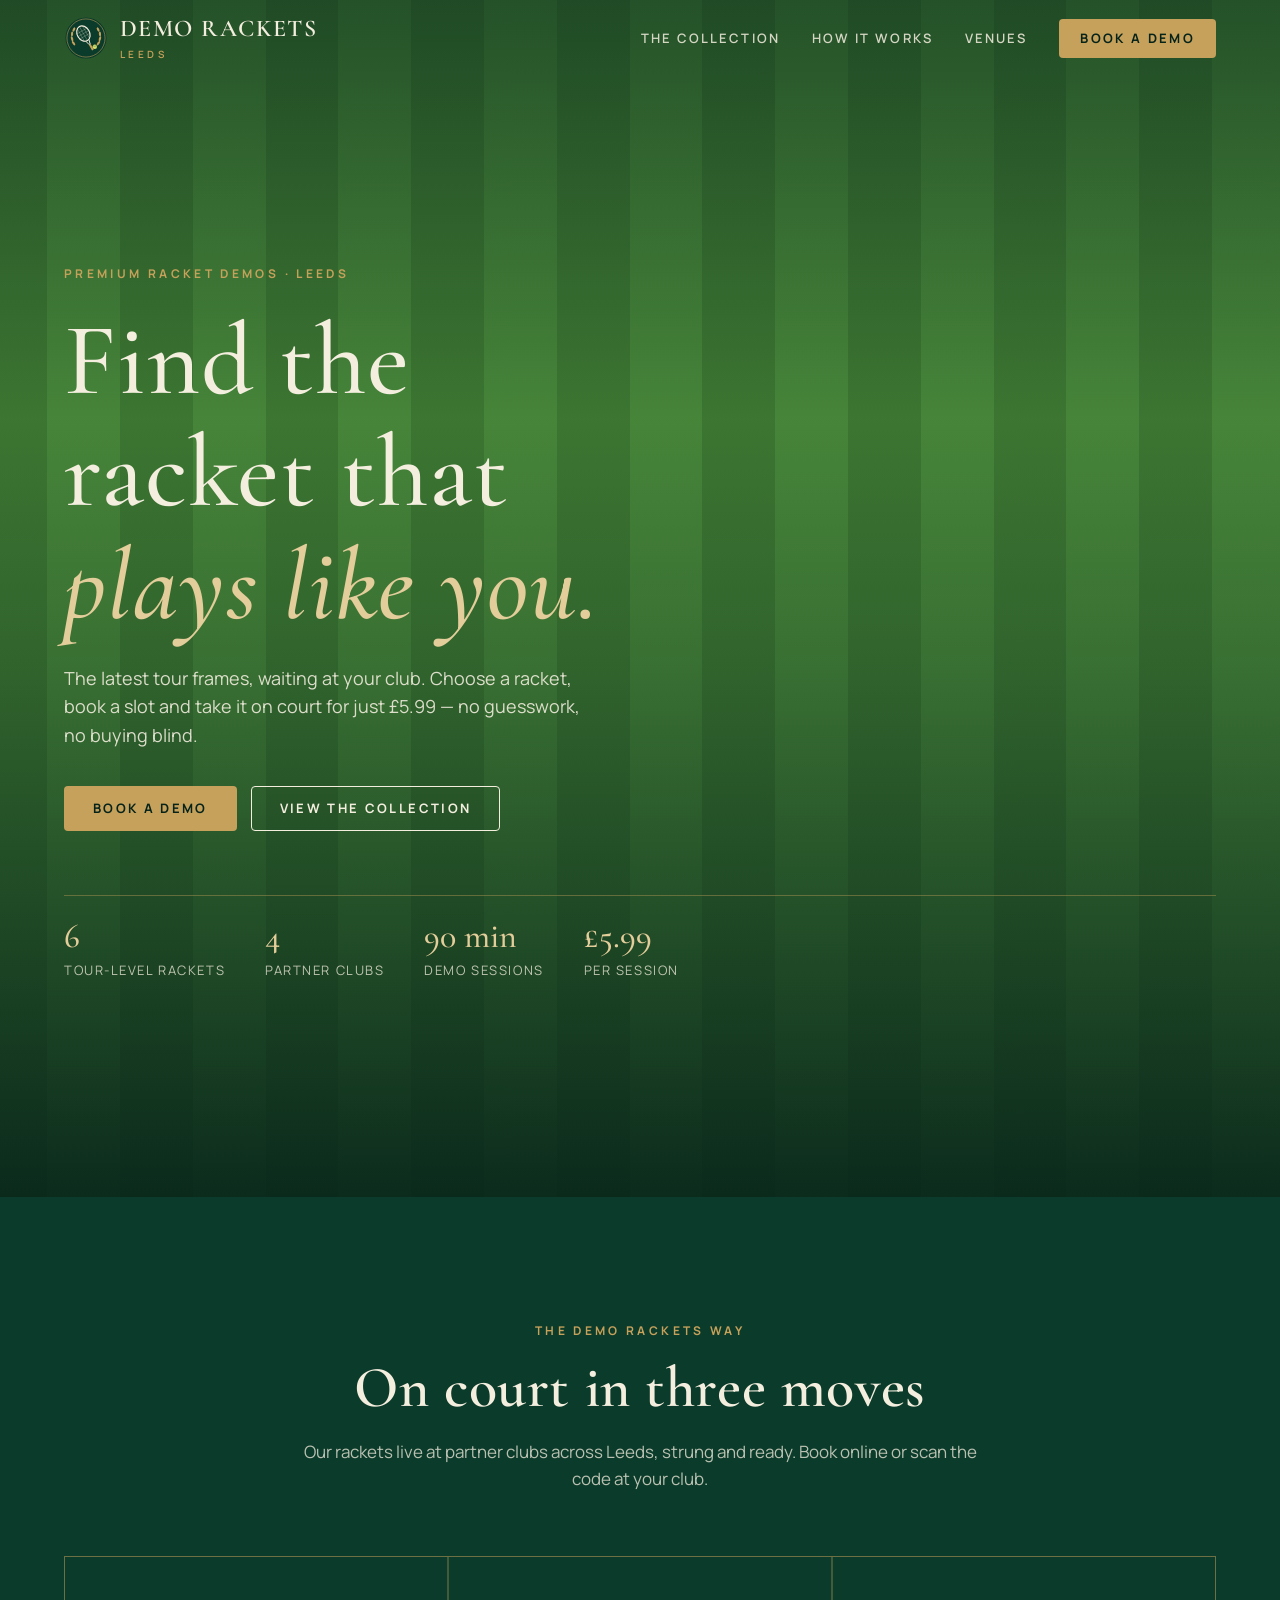
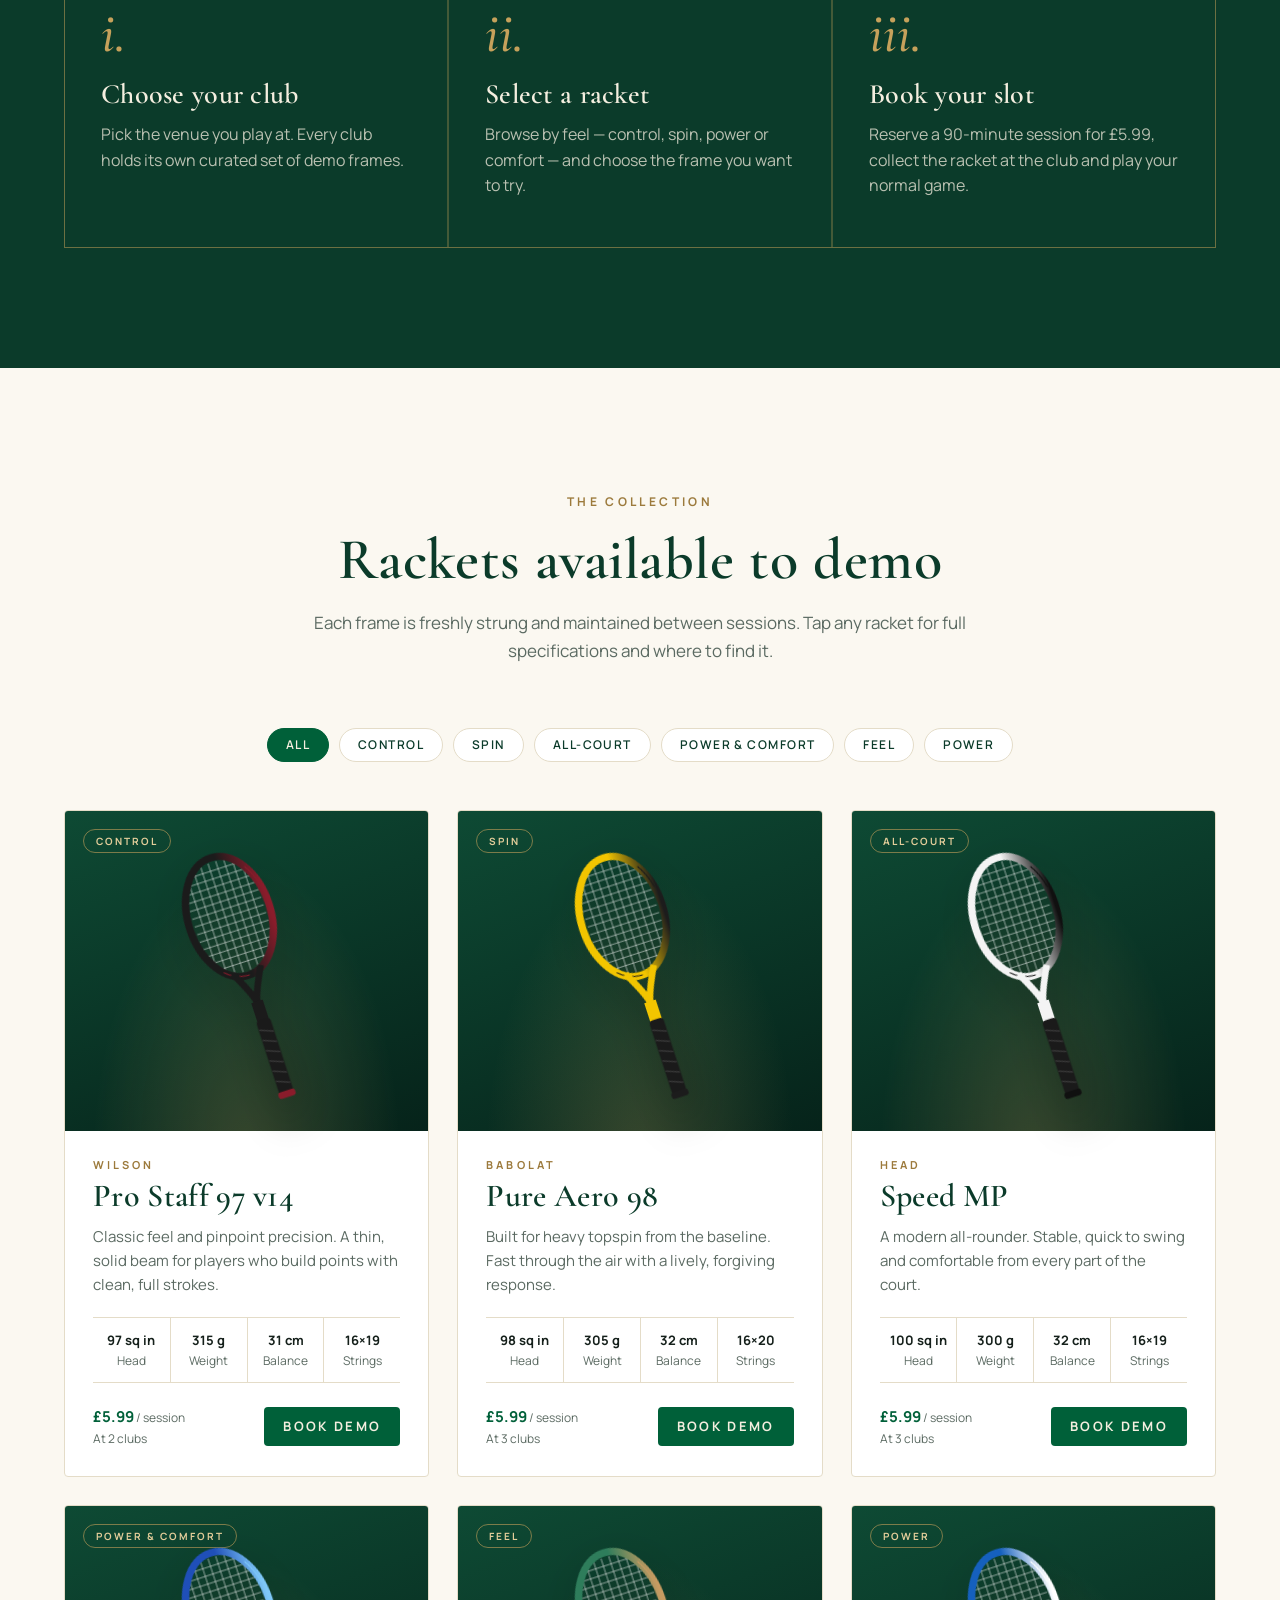
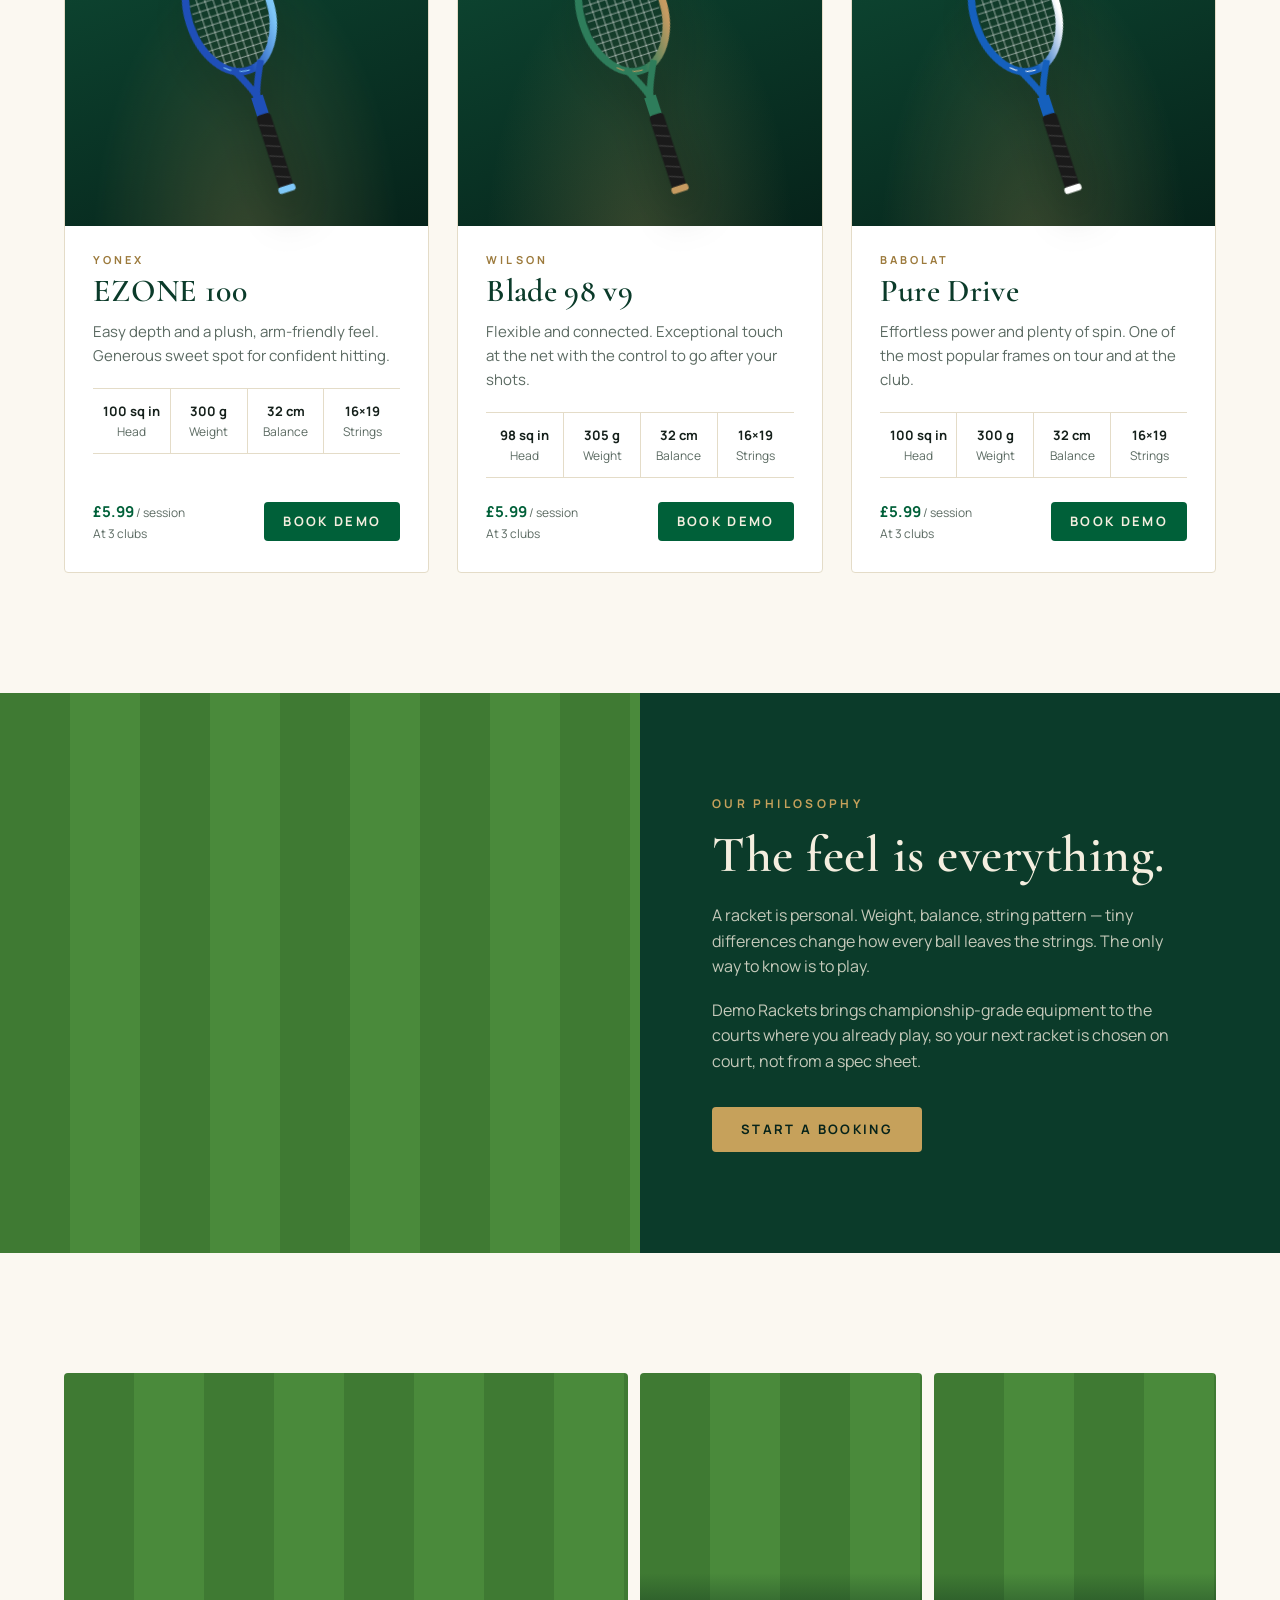
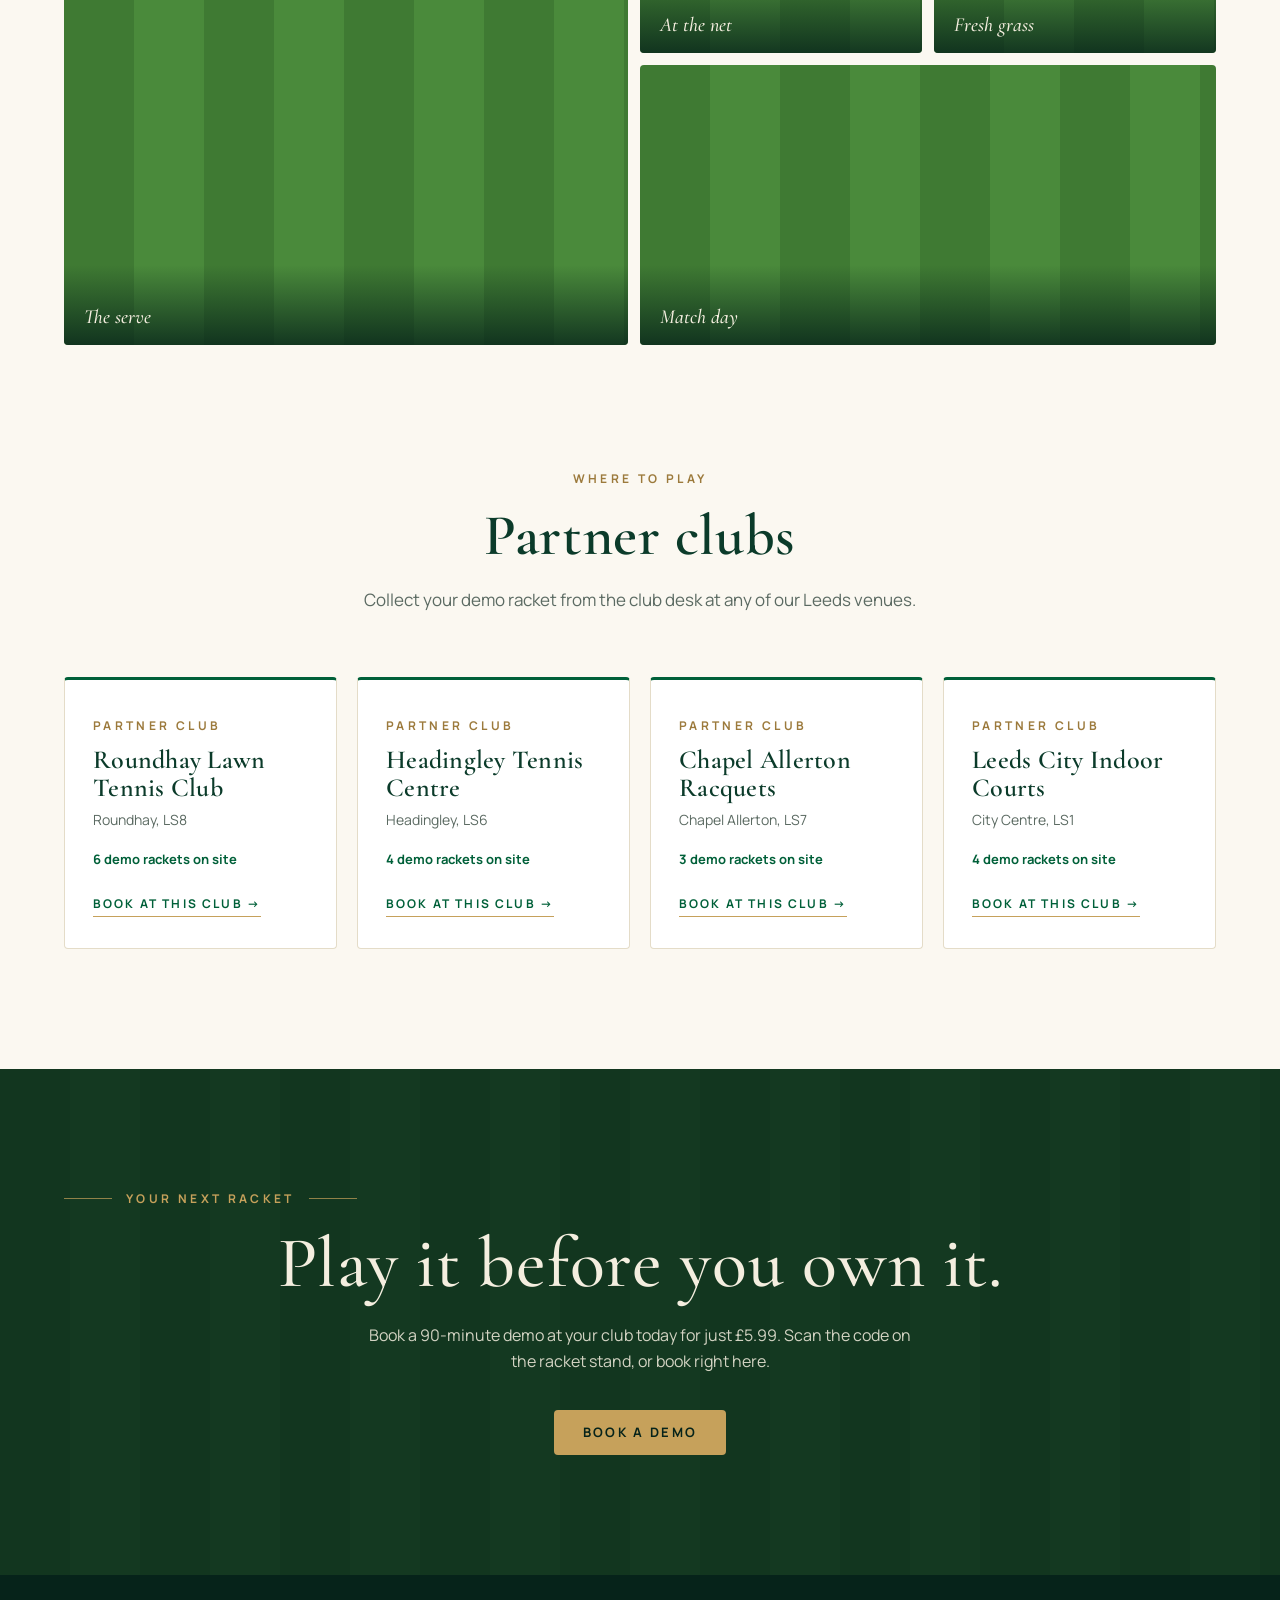
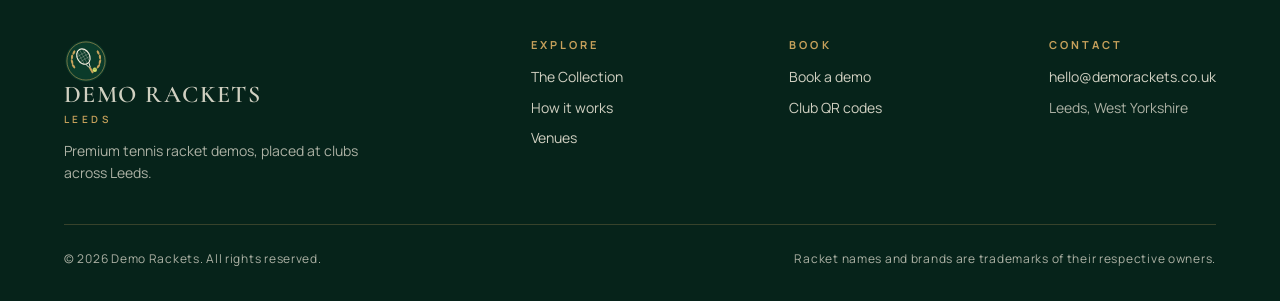
==== commit de006519: "Add £5.99 demo fee across the site Price is set once in data.js and shown on racket cards, the racke" ====
--- a/index.html
+++ b/index.html
@@ -36,7 +36,7 @@
     <div class="container hero-inner">
       <span class="eyebrow light">Premium racket demos · Leeds</span>
       <h1>Find the racket that <em>plays like you.</em></h1>
-      <p class="lede">The latest tour frames, waiting at your club. Choose a racket, book a slot and take it on court — no deposit, no guesswork, no buying blind.</p>
+      <p class="lede">The latest tour frames, waiting at your club. Choose a racket, book a slot and take it on court for just £5.99 — no guesswork, no buying blind.</p>
       <div class="hero-actions">
         <a class="btn btn-gold" href="book.html">Book a demo</a>
         <a class="btn btn-outline" href="#collection">View the collection</a>
@@ -45,6 +45,7 @@
         <div><strong data-count="rackets">6</strong>Tour-level rackets</div>
         <div><strong data-count="venues">4</strong>Partner clubs</div>
         <div><strong>90 min</strong>Demo sessions</div>
+        <div><strong data-price>£5.99</strong>Per session</div>
       </div>
     </div>
   </section>
@@ -71,7 +72,7 @@
         <div class="step">
           <div class="step-num">iii.</div>
           <h3>Book your slot</h3>
-          <p>Reserve a 90-minute session, collect the racket at the club and play your normal game.</p>
+          <p>Reserve a 90-minute session for <span data-price>£5.99</span>, collect the racket at the club and play your normal game.</p>
         </div>
       </div>
     </div>
@@ -133,7 +134,7 @@
     <div class="container">
       <span class="rule eyebrow light">Your next racket</span>
       <h2>Play it before you own it.</h2>
-      <p>Book a 90-minute demo at your club today. Scan the code on the racket stand, or book right here.</p>
+      <p>Book a 90-minute demo at your club today for just <span data-price>£5.99</span>. Scan the code on the racket stand, or book right here.</p>
       <a class="btn btn-gold" href="book.html">Book a demo</a>
     </div>
   </section>
--- a/assets/css/styles.css
+++ b/assets/css/styles.css
@@ -447,3 +447,14 @@
 }
 
 .sr-only { position: absolute; width: 1px; height: 1px; overflow: hidden; clip: rect(0 0 0 0); white-space: nowrap; }
+
+/* ---------- Pricing ---------- */
+.racket-foot .price { color: var(--green-700); font-size: 15px; }
+.sum-total {
+  display: flex; justify-content: space-between; align-items: baseline;
+  padding: 16px 0; margin: -8px 0 20px;
+  border-top: 1px solid rgba(198,161,91,.35); border-bottom: 1px solid rgba(198,161,91,.35);
+}
+.sum-total span { font-size: 11px; letter-spacing: .22em; text-transform: uppercase; color: var(--gold); }
+.sum-total strong { font: 600 30px/1 var(--serif); color: var(--gold-light); }
+.confirm .pay-box { max-width: 420px; margin: 0 auto 28px; padding: 18px 20px; background: var(--cream); border-left: 3px solid var(--gold); text-align: left; font-size: 14px; color: var(--green-900); }
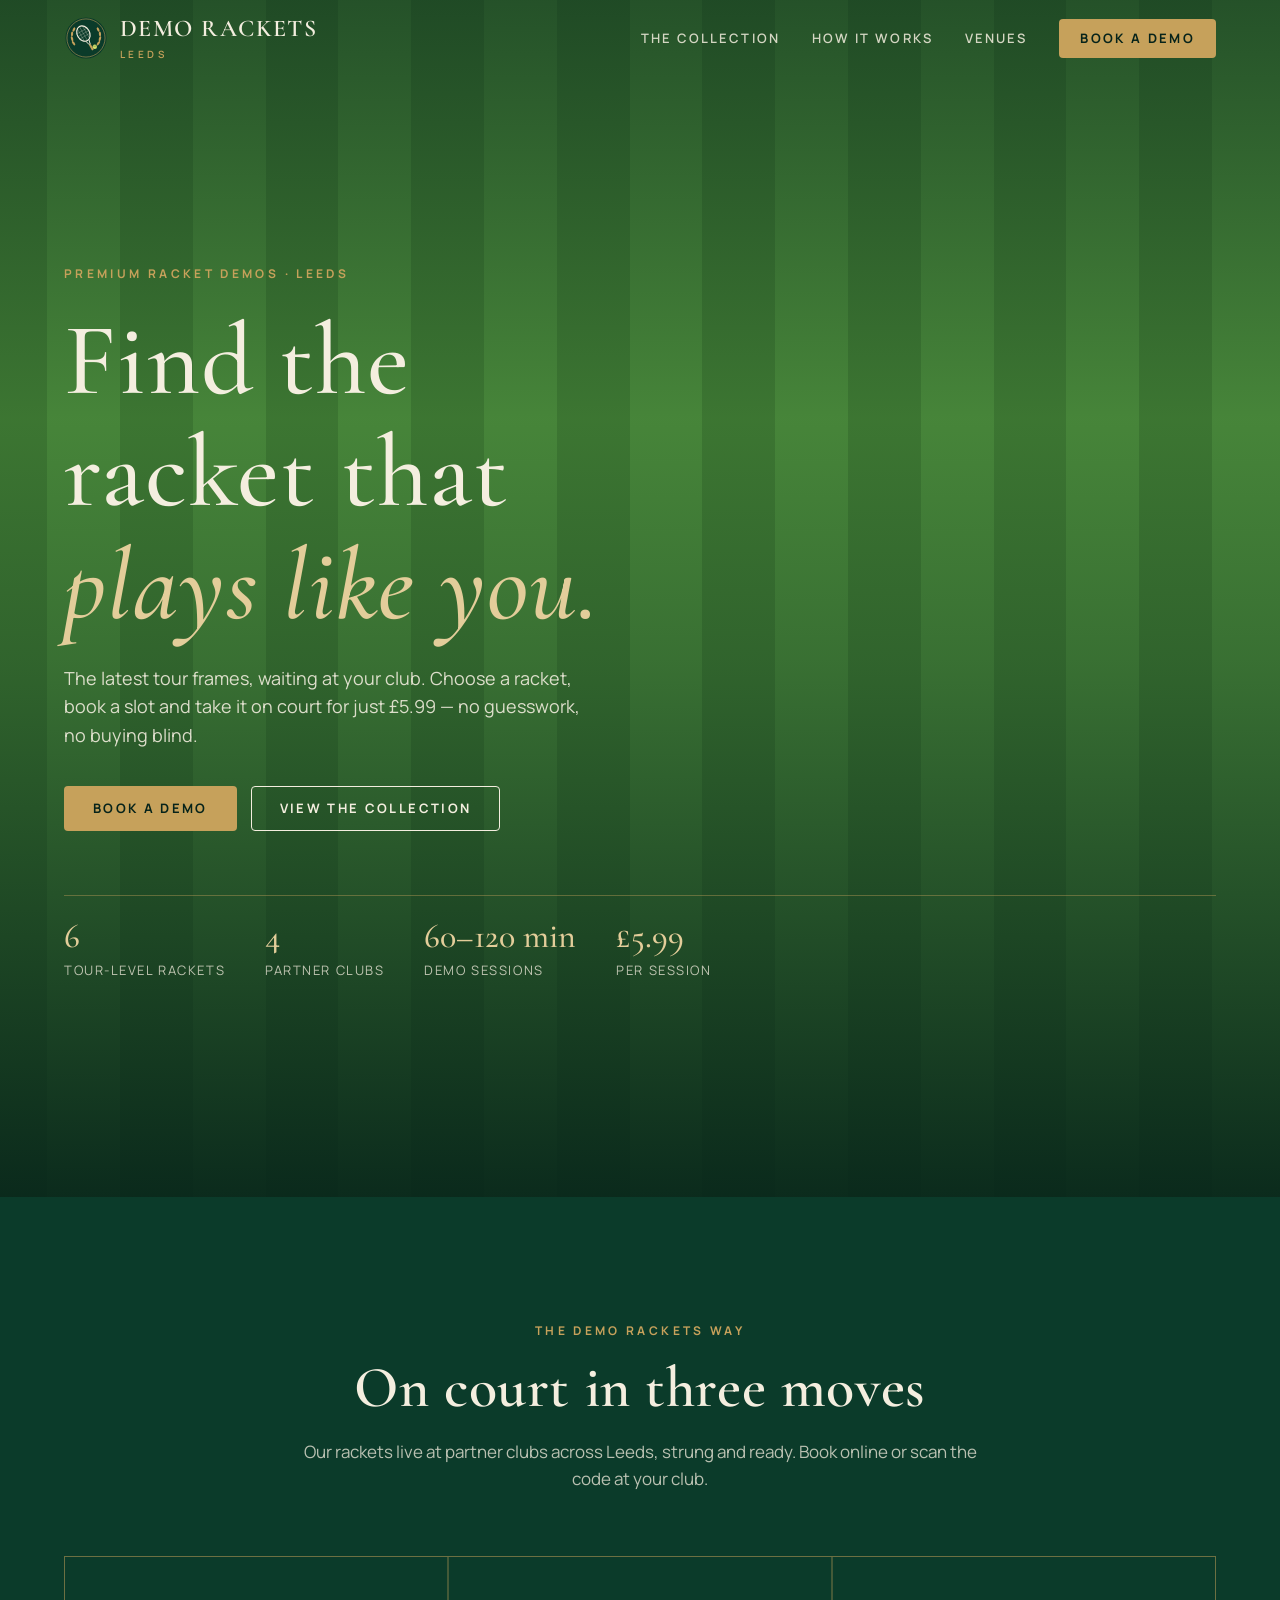
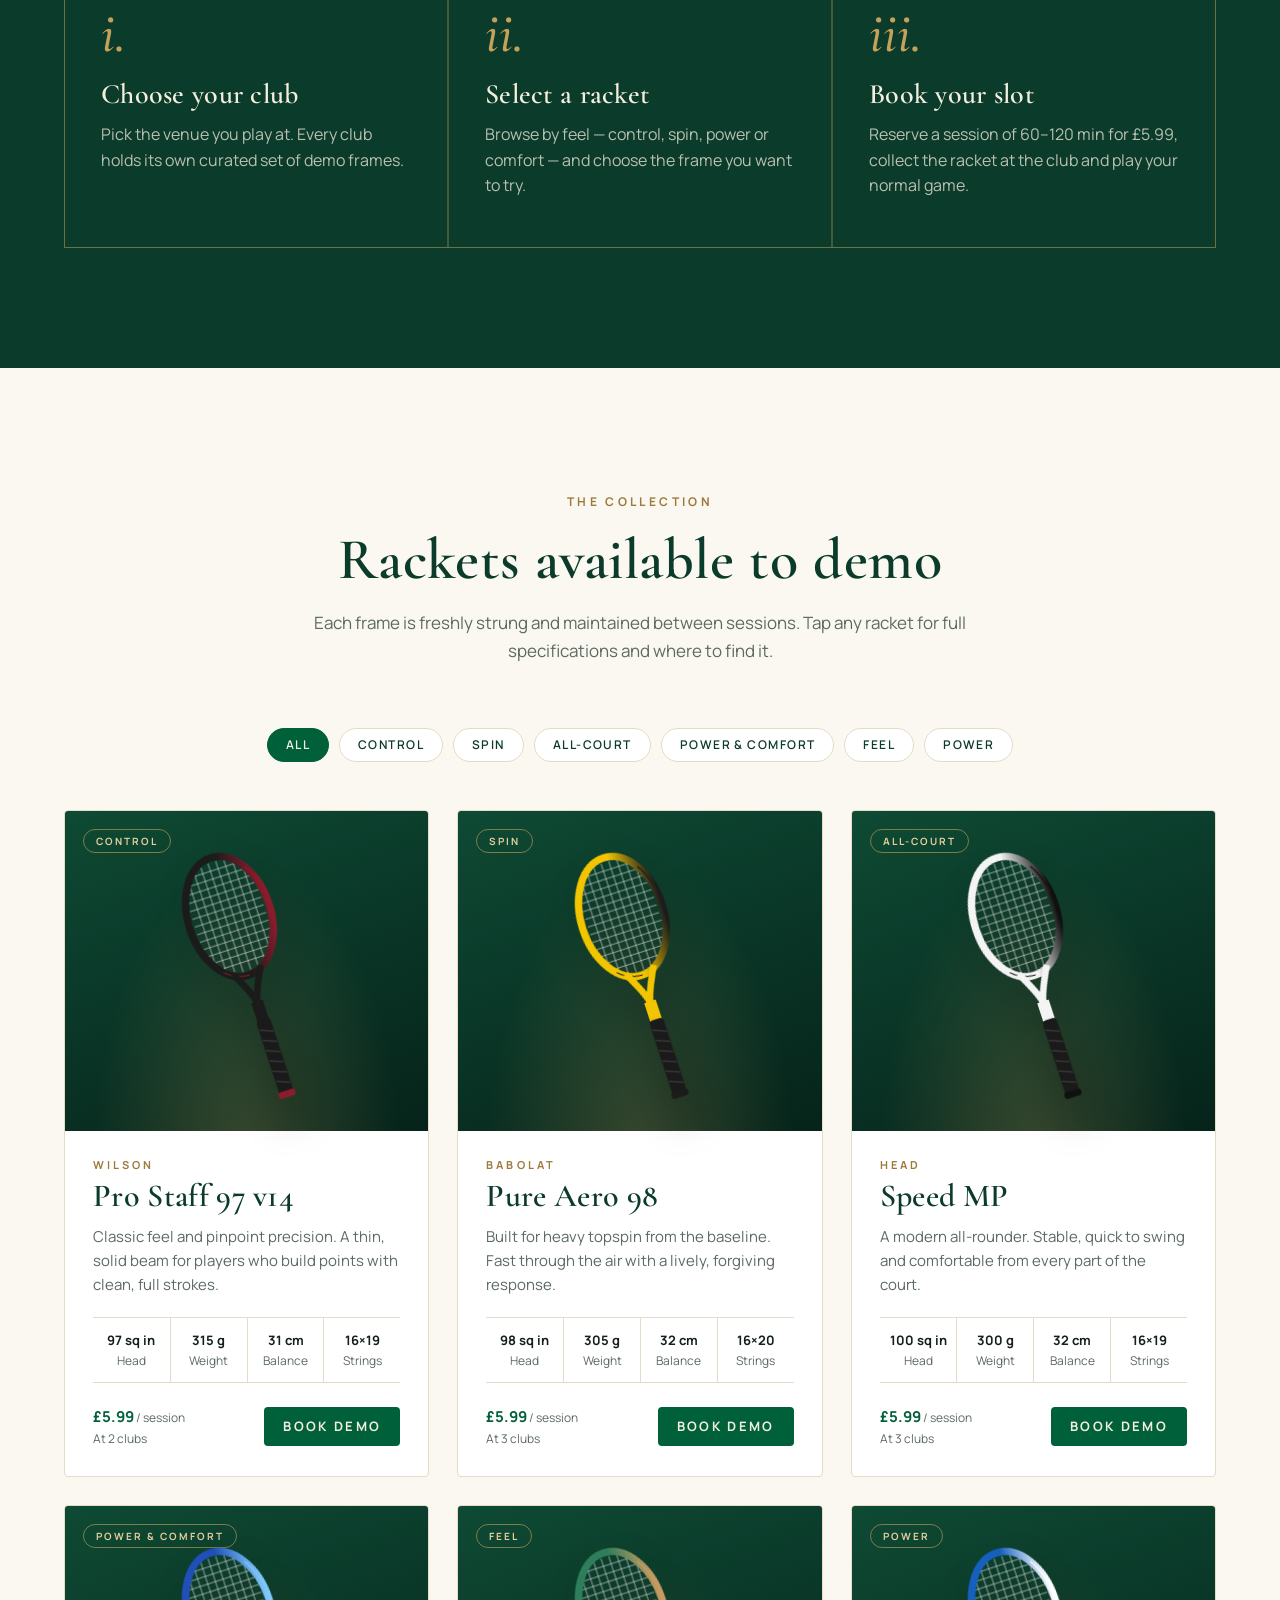
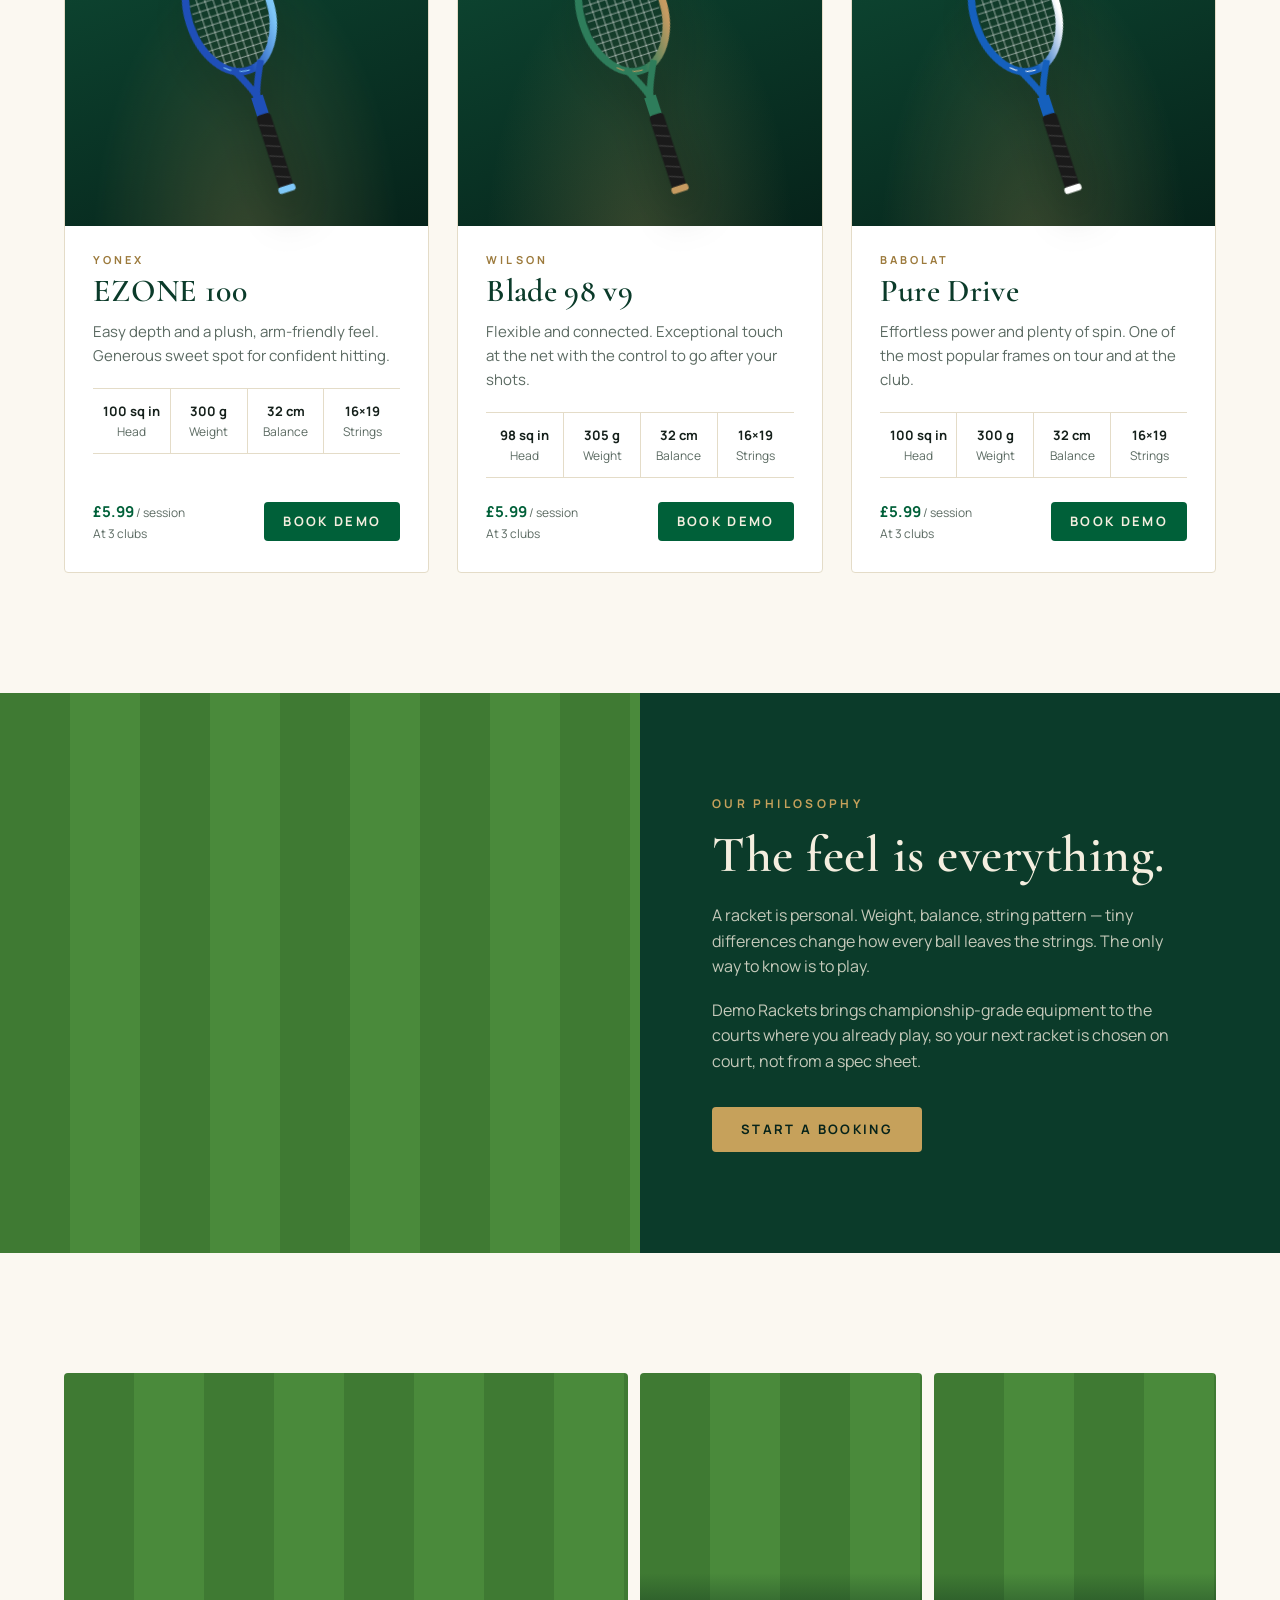
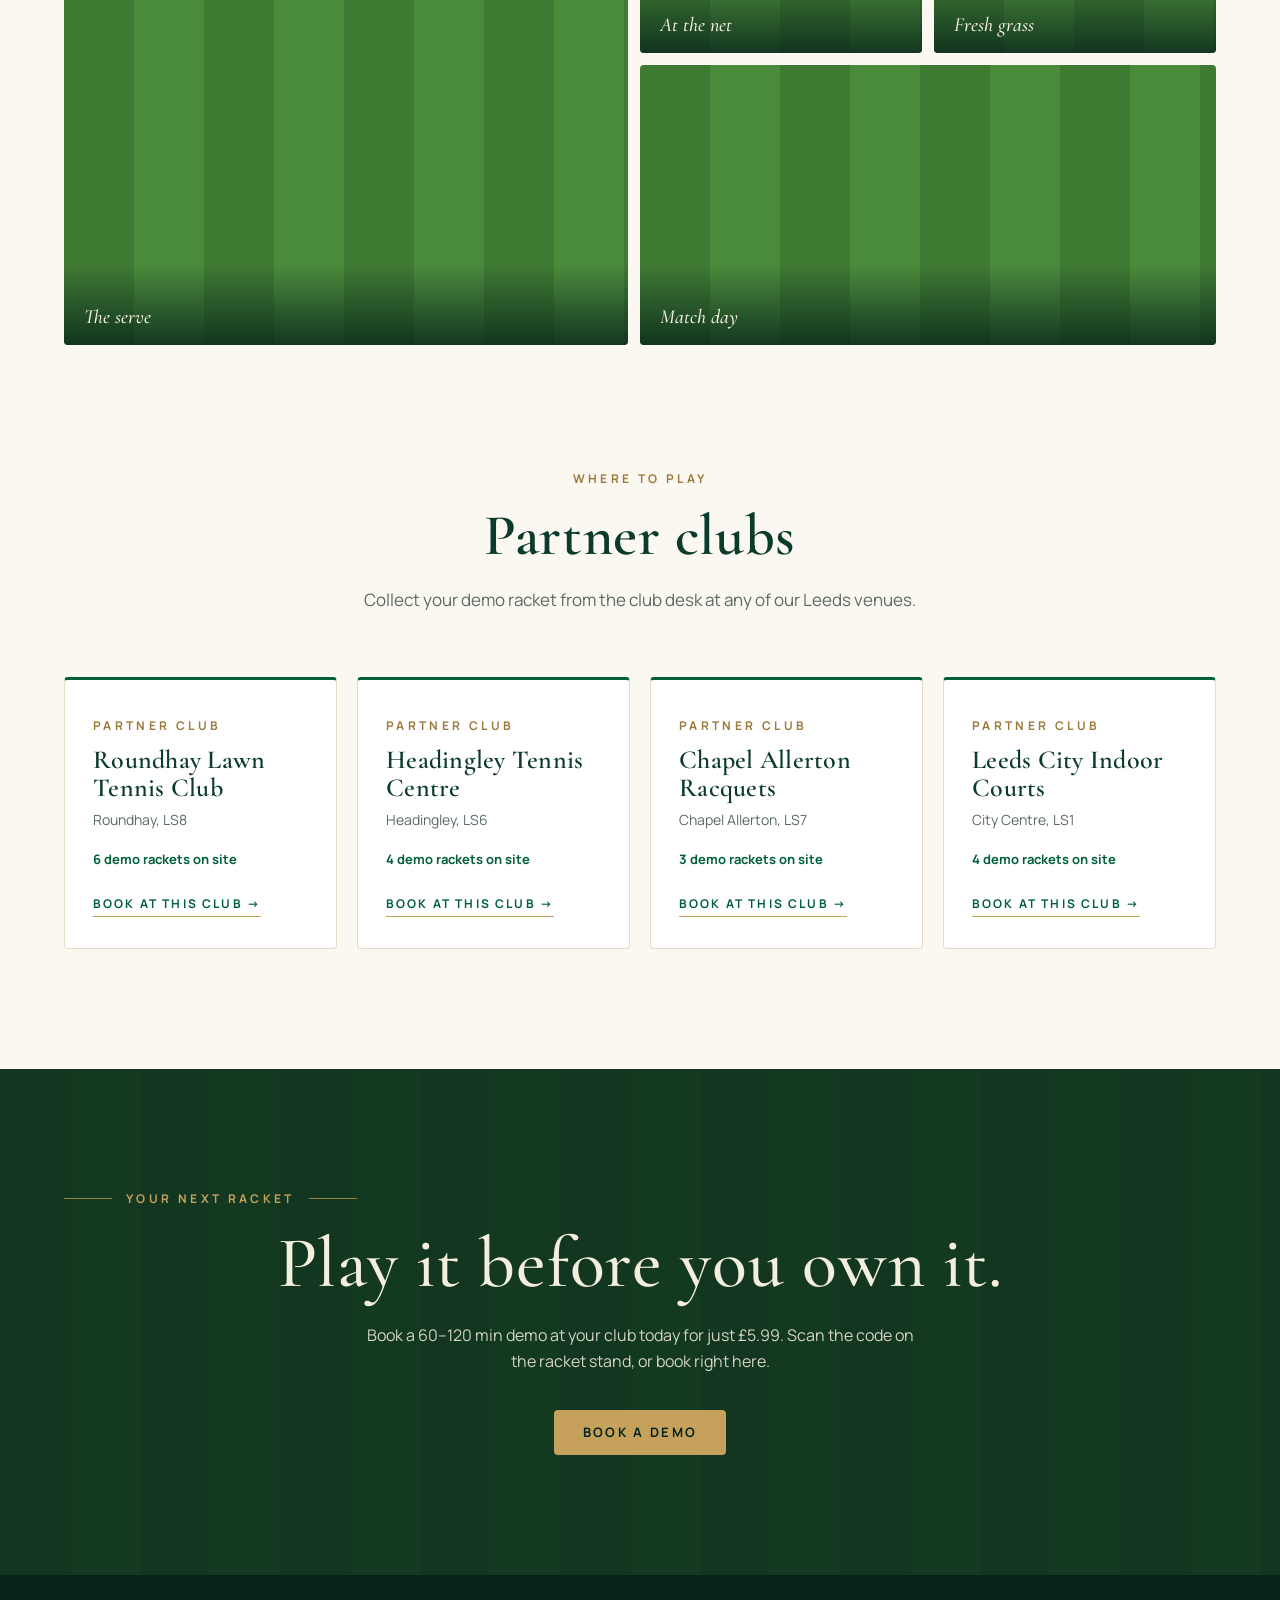
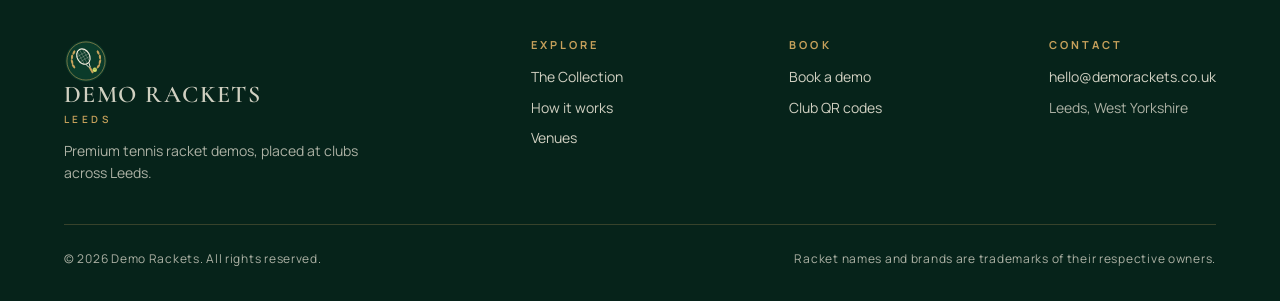
==== commit 259061c7: "Offer 60, 90 or 120 minute demo sessions Customers choose the session length on the booking page (sa" ====
--- a/index.html
+++ b/index.html
@@ -44,7 +44,7 @@
       <div class="hero-meta">
         <div><strong data-count="rackets">6</strong>Tour-level rackets</div>
         <div><strong data-count="venues">4</strong>Partner clubs</div>
-        <div><strong>90 min</strong>Demo sessions</div>
+        <div><strong data-duration>60–120 min</strong>Demo sessions</div>
         <div><strong data-price>£5.99</strong>Per session</div>
       </div>
     </div>
@@ -72,7 +72,7 @@
         <div class="step">
           <div class="step-num">iii.</div>
           <h3>Book your slot</h3>
-          <p>Reserve a 90-minute session for <span data-price>£5.99</span>, collect the racket at the club and play your normal game.</p>
+          <p>Reserve a session of <span data-duration>60–120 min</span> for <span data-price>£5.99</span>, collect the racket at the club and play your normal game.</p>
         </div>
       </div>
     </div>
@@ -134,7 +134,7 @@
     <div class="container">
       <span class="rule eyebrow light">Your next racket</span>
       <h2>Play it before you own it.</h2>
-      <p>Book a 90-minute demo at your club today for just <span data-price>£5.99</span>. Scan the code on the racket stand, or book right here.</p>
+      <p>Book a <span data-duration>60–120 min</span> demo at your club today for just <span data-price>£5.99</span>. Scan the code on the racket stand, or book right here.</p>
       <a class="btn btn-gold" href="book.html">Book a demo</a>
     </div>
   </section>
--- a/assets/css/styles.css
+++ b/assets/css/styles.css
@@ -458,3 +458,4 @@
 .sum-total span { font-size: 11px; letter-spacing: .22em; text-transform: uppercase; color: var(--gold); }
 .sum-total strong { font: 600 30px/1 var(--serif); color: var(--gold-light); }
 .confirm .pay-box { max-width: 420px; margin: 0 auto 28px; padding: 18px 20px; background: var(--cream); border-left: 3px solid var(--gold); text-align: left; font-size: 14px; color: var(--green-900); }
+.filters.durations { justify-content: flex-start; margin-bottom: 20px; }
